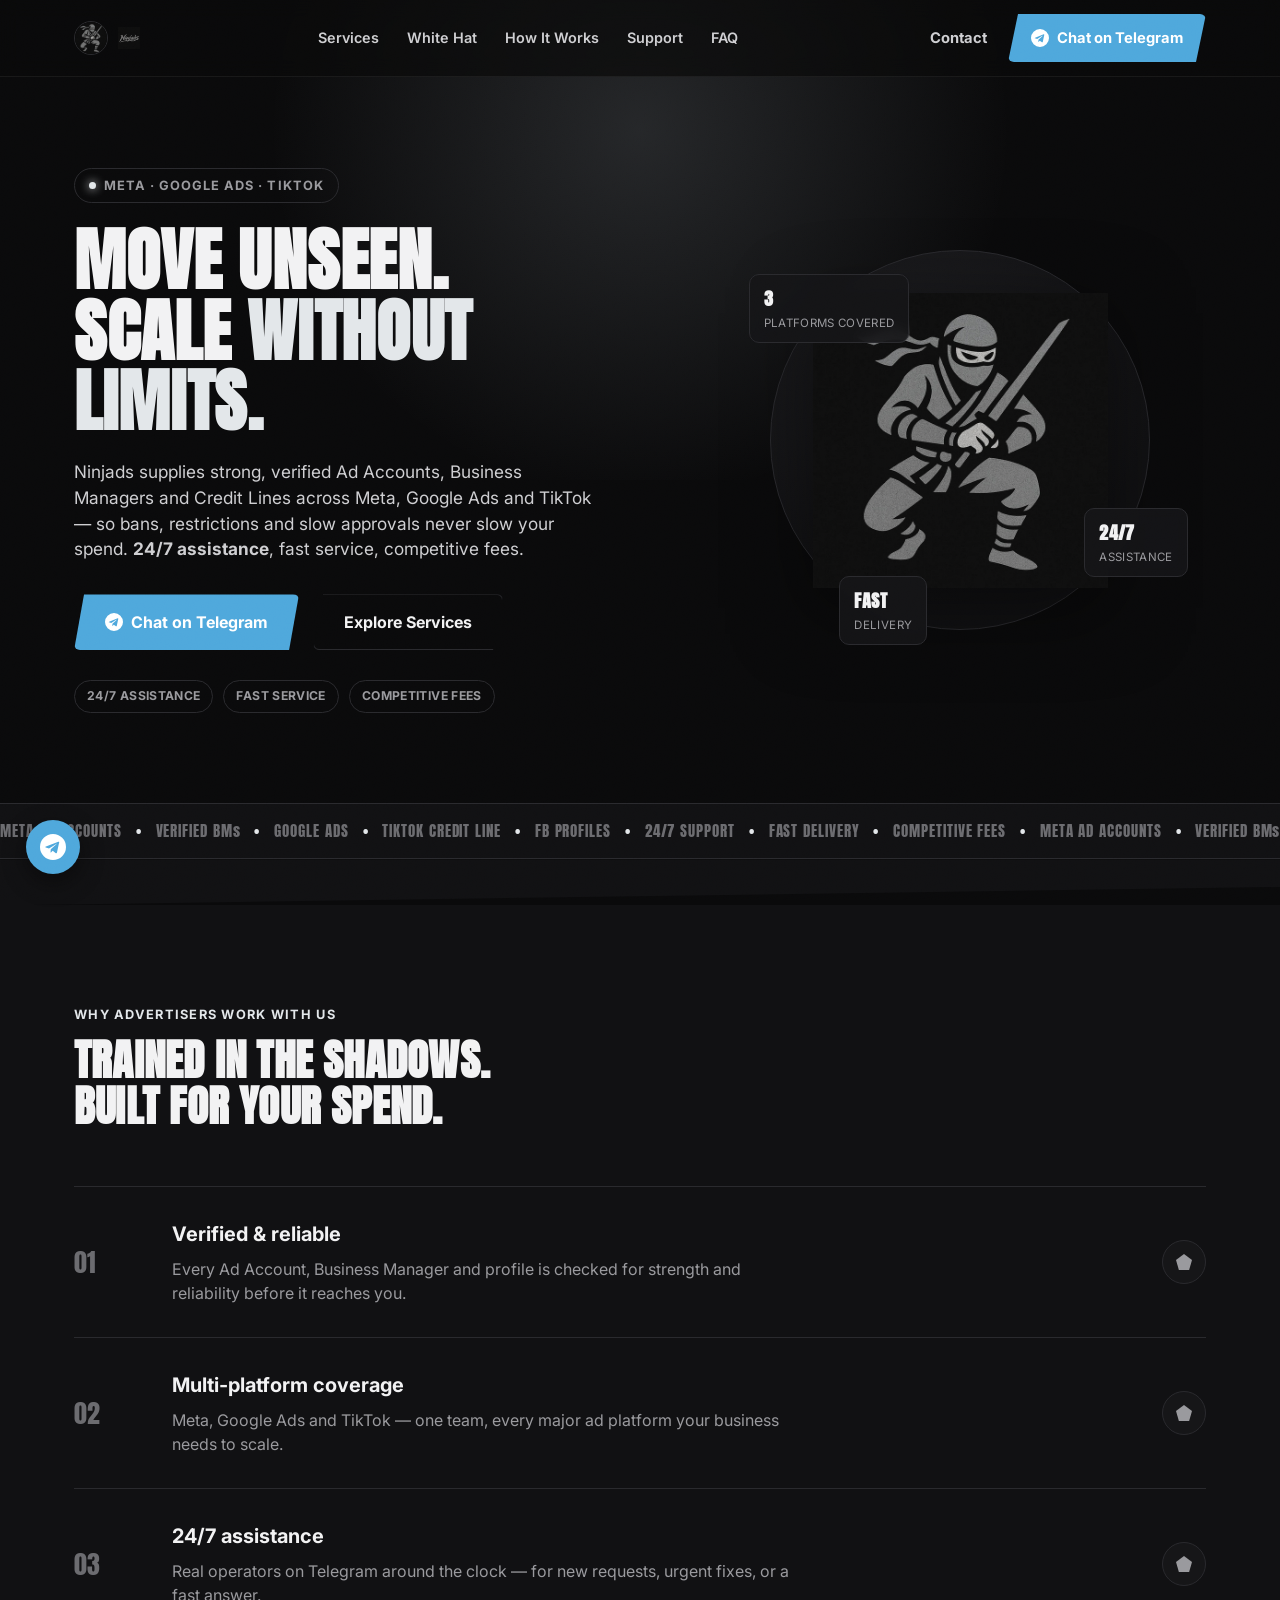
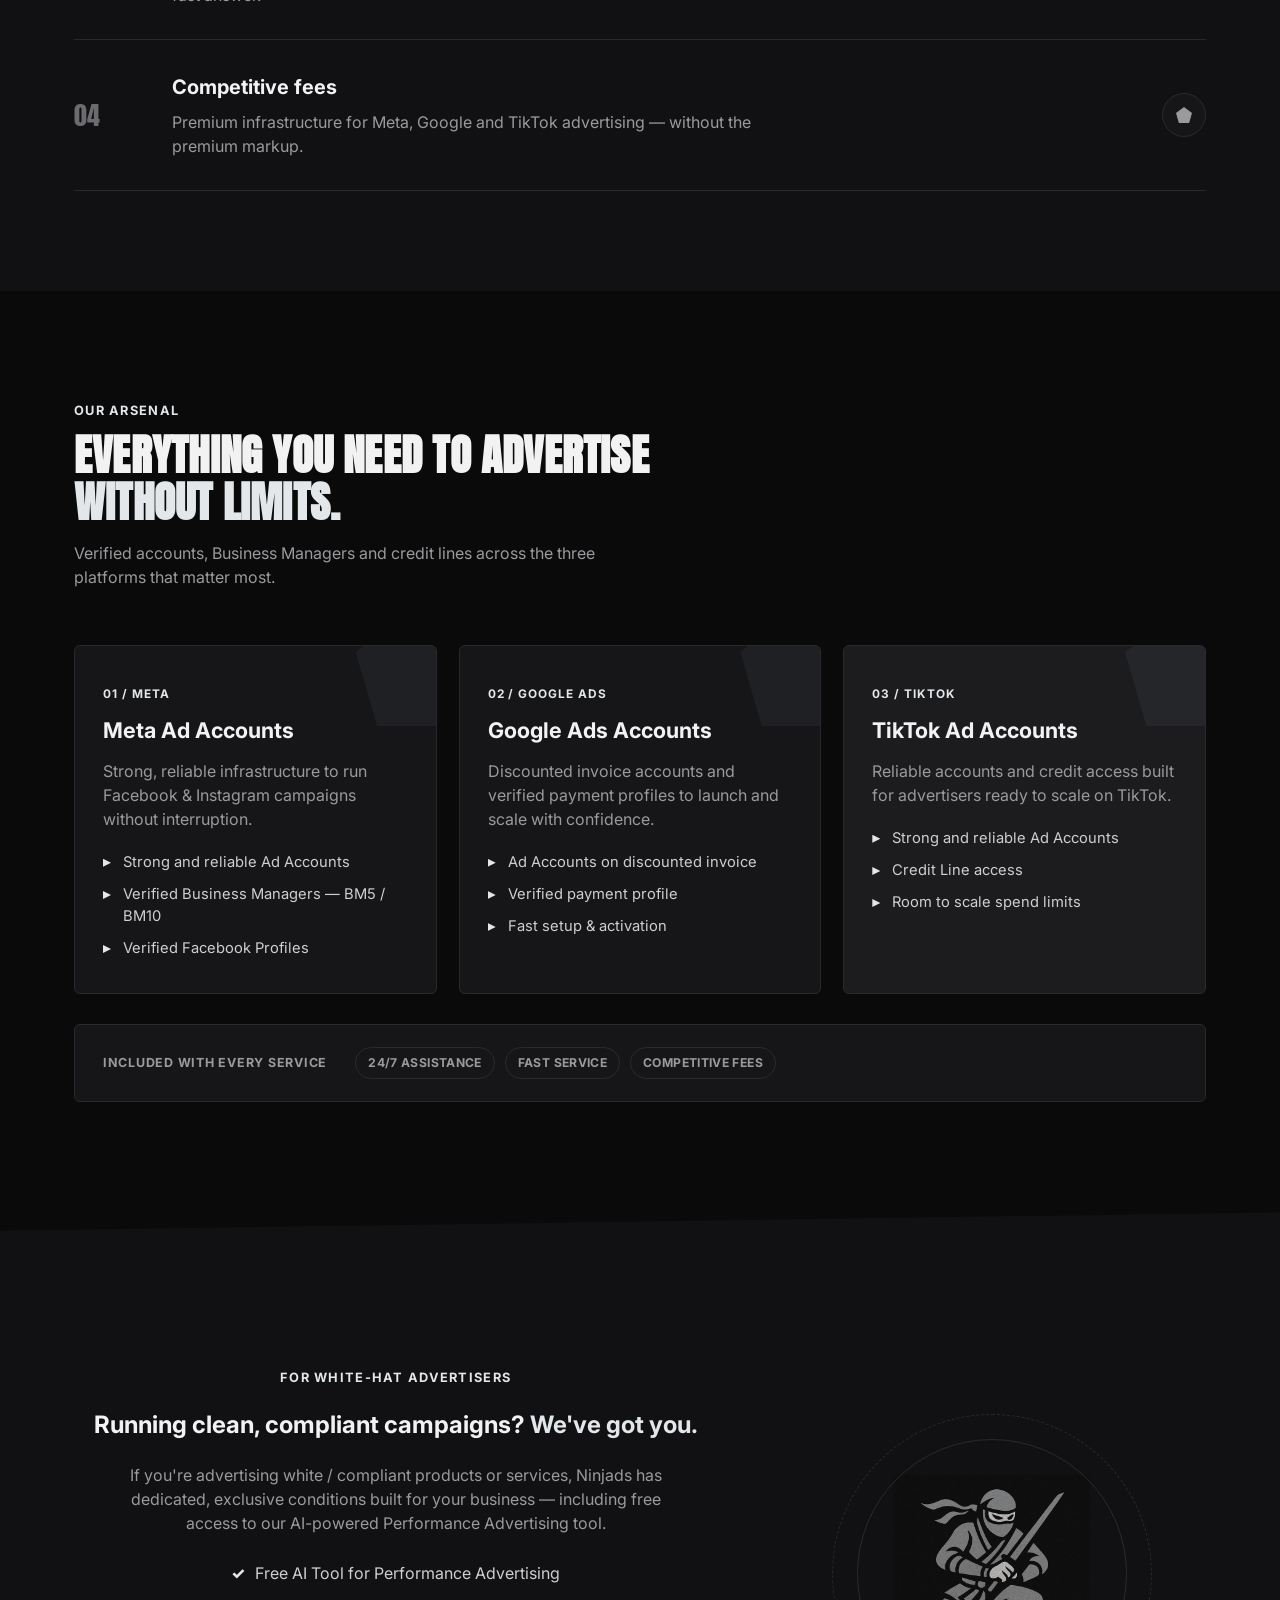
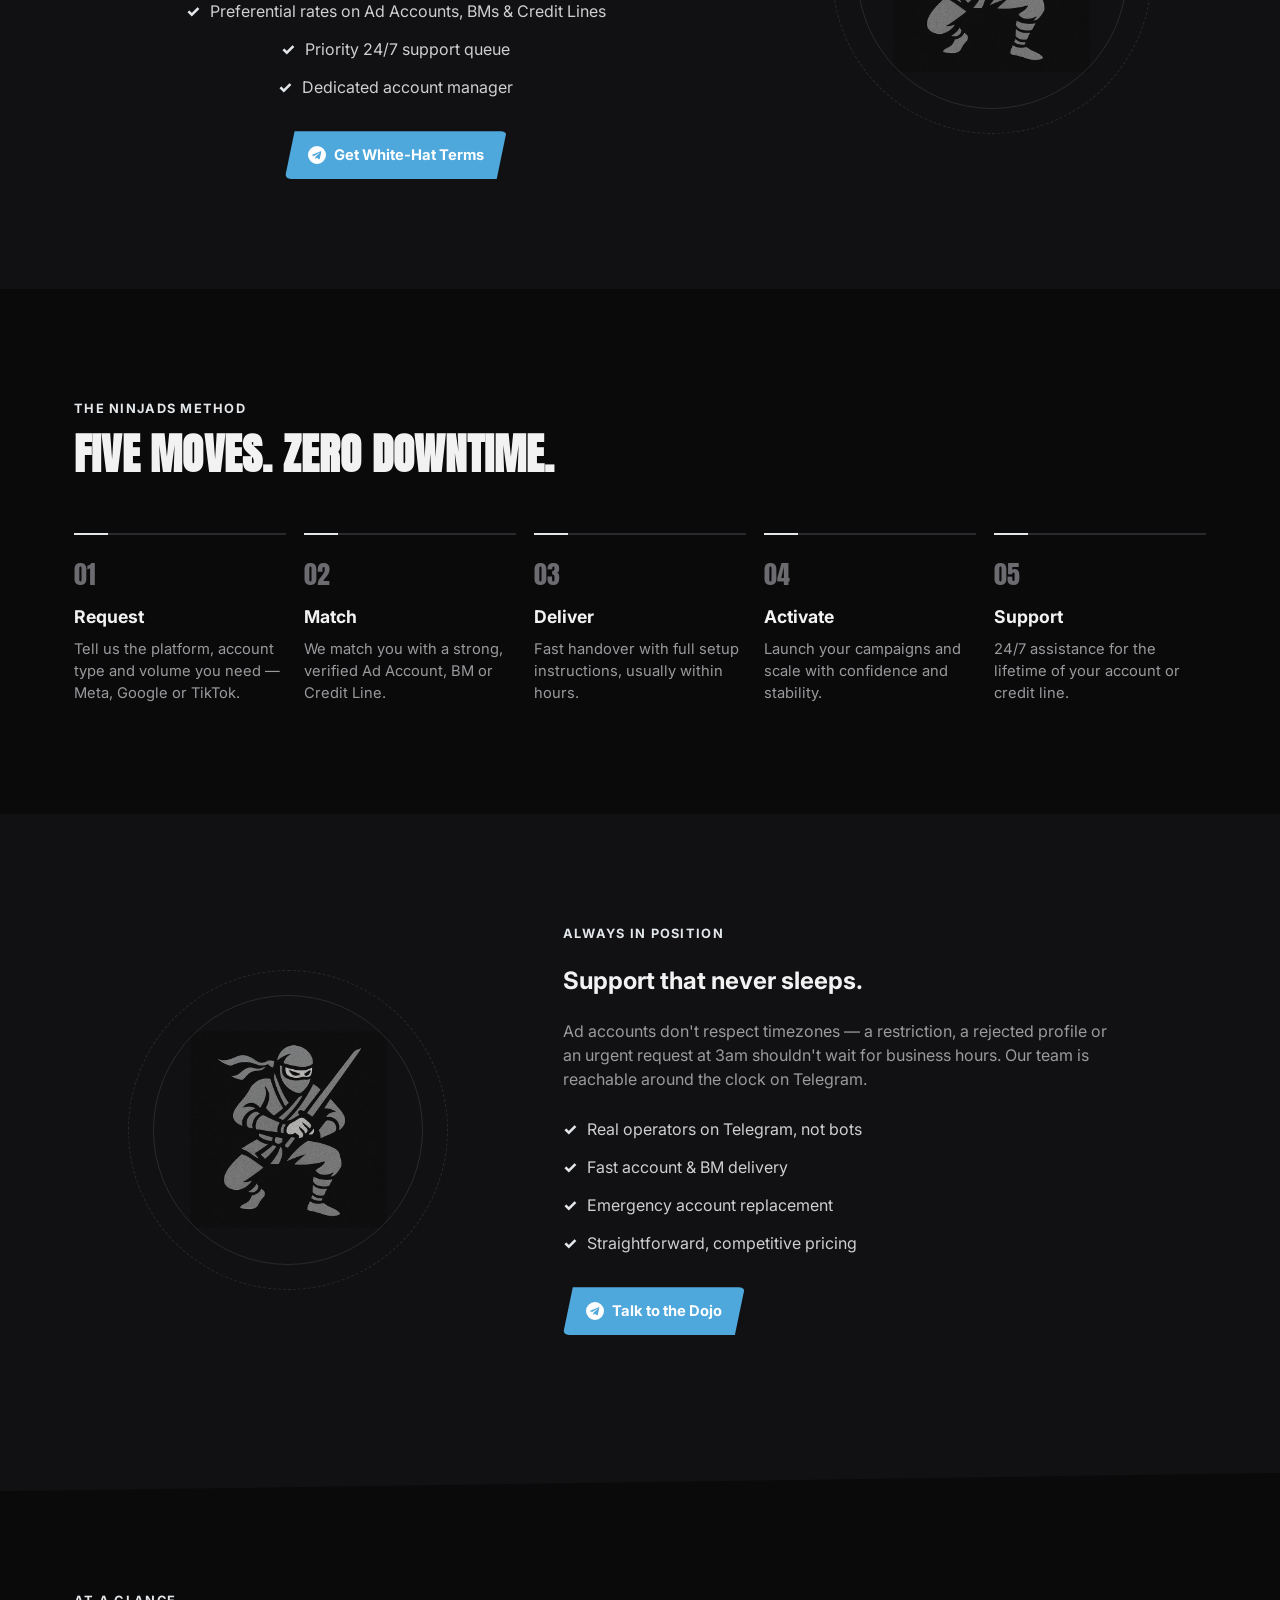
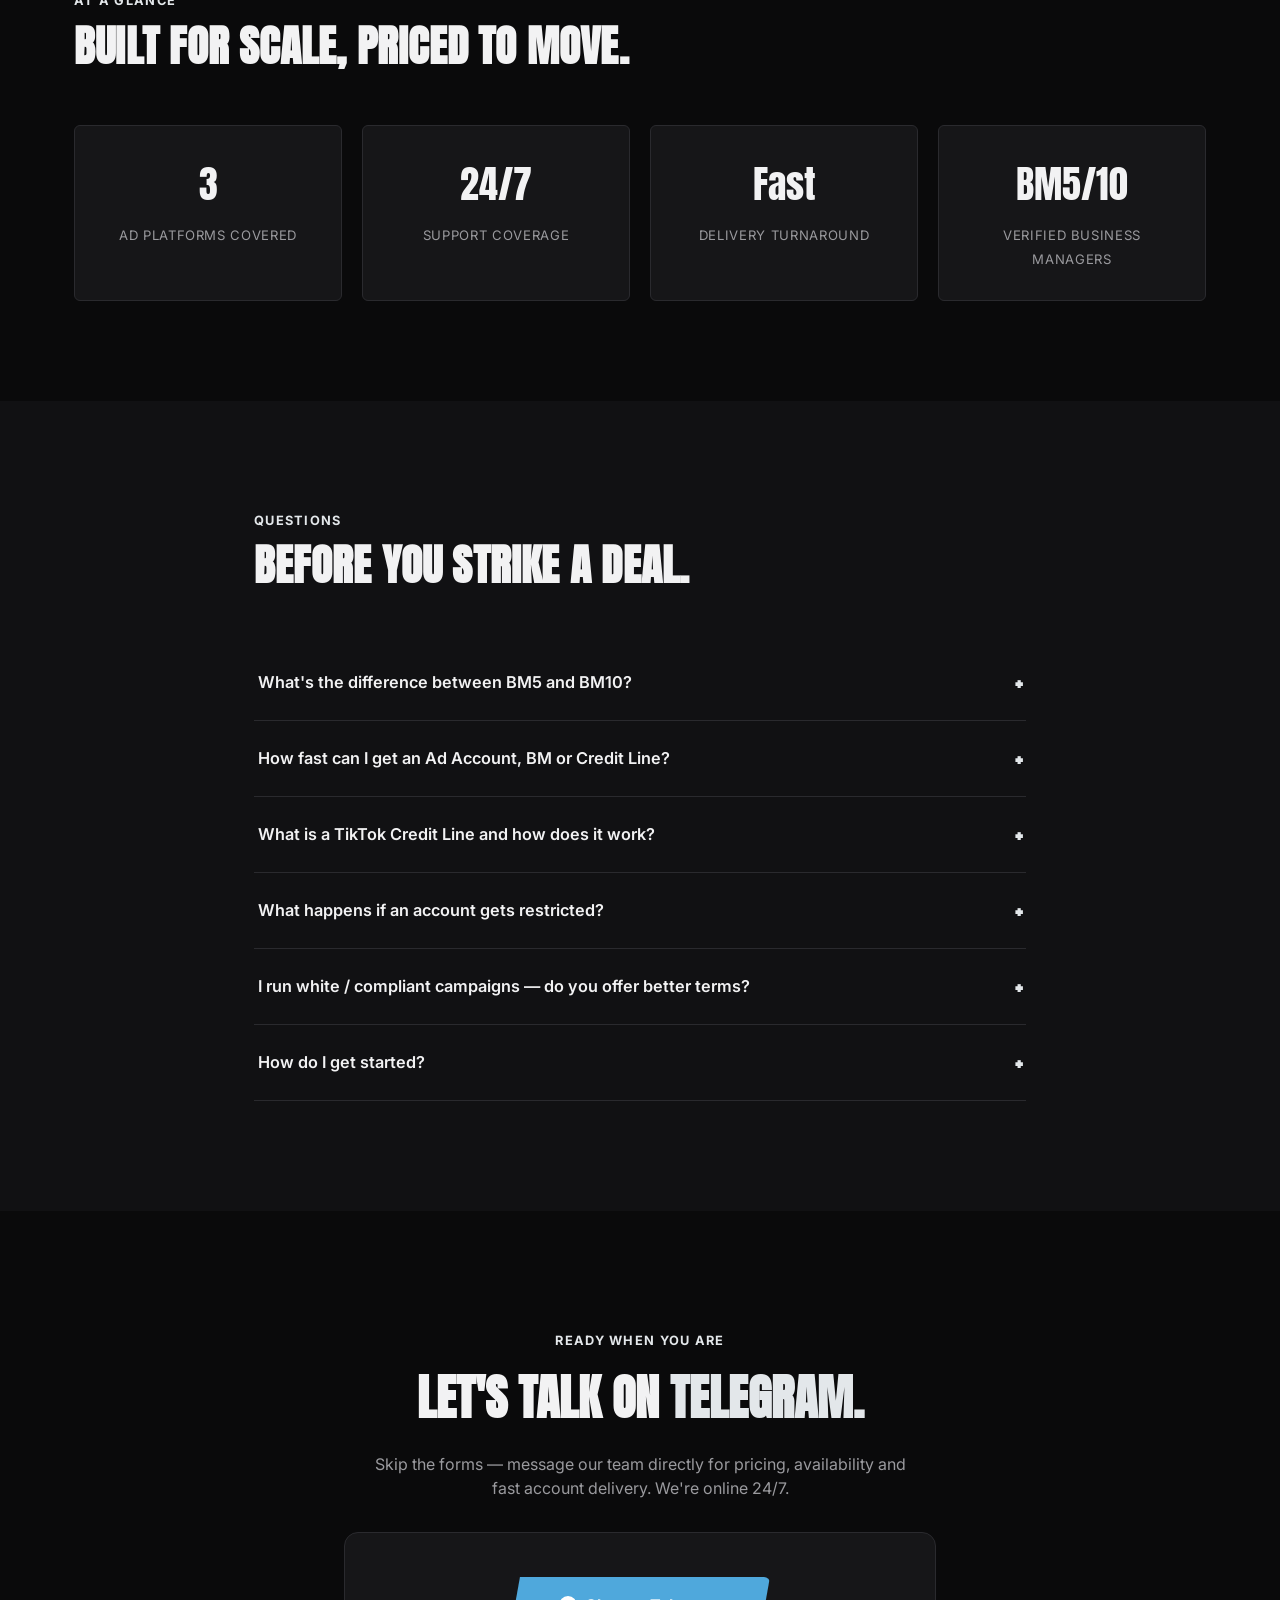
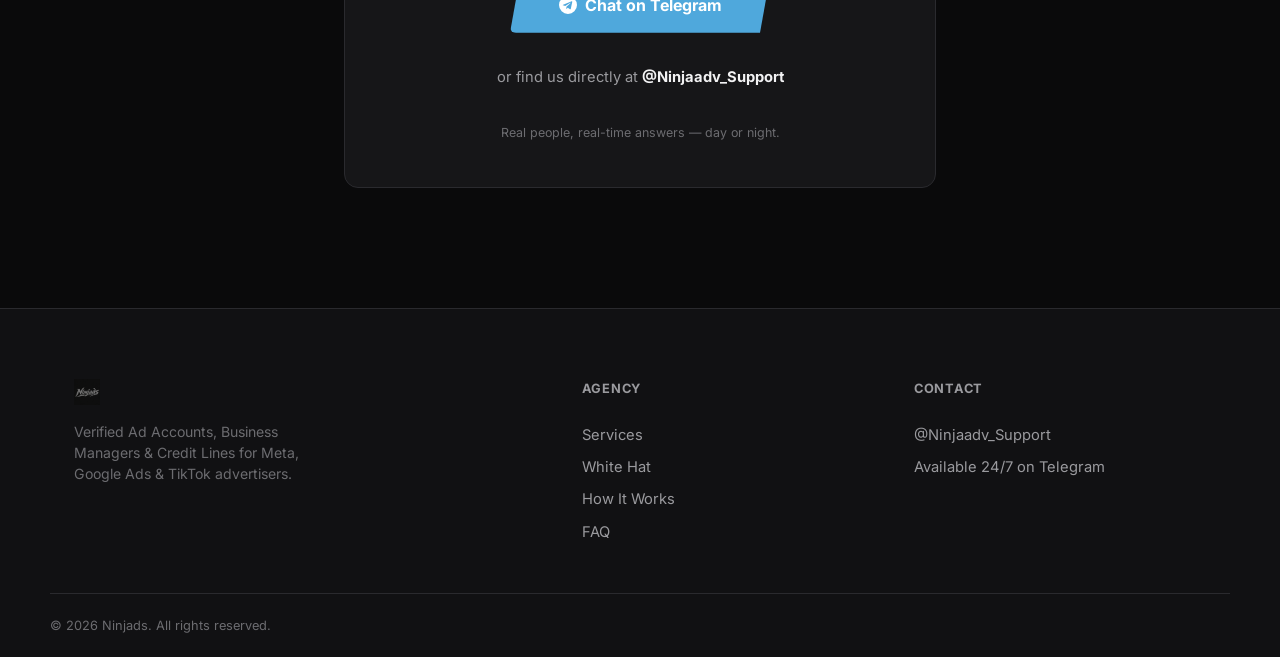
==== index.html @ 70149a8c "Add Ninjads landing page (HTML, CSS, JS, assets) Co-Authored-By: Claude Sonnet 5 <noreply@anthropic." ====
<!DOCTYPE html>
<html lang="en">
<head>
<meta charset="UTF-8">
<meta name="viewport" content="width=device-width, initial-scale=1.0">
<title>Ninjads — Verified Ad Accounts, BMs &amp; Credit Lines | Meta, Google &amp; TikTok</title>
<meta name="description" content="Ninjads supplies strong, verified Meta, Google &amp; TikTok Ad Accounts, Business Managers (BM5/BM10) and Credit Lines — with 24/7 assistance, fast service and competitive fees.">
<link rel="icon" href="assets/img/ninjads-mascot.jpg" type="image/jpeg">
<link rel="preconnect" href="https://fonts.googleapis.com">
<link rel="preconnect" href="https://fonts.gstatic.com" crossorigin>
<link href="https://fonts.googleapis.com/css2?family=Anton&family=Inter:wght@400;500;600;700;800&display=swap" rel="stylesheet">
<link rel="stylesheet" href="css/style.css">
</head>
<body>

<div class="noise-overlay" aria-hidden="true"></div>

<!-- ============ NAV ============ -->
<header class="site-header" id="header">
  <div class="container header-inner">
    <a href="#top" class="brand">
      <img src="assets/img/ninjads-mascot.jpg" alt="" class="brand-mark">
      <img src="assets/img/ninjads-wordmark.png" alt="Ninjads" class="brand-logo">
    </a>

    <nav class="main-nav" id="mainNav">
      <a href="#services">Services</a>
      <a href="#white-hat">White Hat</a>
      <a href="#process">How It Works</a>
      <a href="#support">Support</a>
      <a href="#faq">FAQ</a>
    </nav>

    <div class="header-cta">
      <a href="#contact" class="btn btn-ghost">Contact</a>
      <a href="https://t.me/Ninjaadv_Support" class="btn btn-telegram" target="_blank" rel="noopener">
        <svg class="btn-icon" viewBox="0 0 240 240" fill="currentColor" aria-hidden="true"><path d="M120 0a120 120 0 100 240 120 120 0 000-240zm55.6 82.5l-18.9 89.2c-1.4 6.4-5.2 8-10.5 5l-29-21.4-14 13.5c-1.6 1.6-2.9 2.9-5.9 2.9l2.1-30 54.6-49.3c2.4-2.1-.5-3.3-3.7-1.2l-67.5 42.5-29.1-9.1c-6.3-2-6.4-6.3 1.3-9.3l113.8-43.9c5.3-1.9 9.9 1.3 8.1 9.1z"/></svg>
        Chat on Telegram
      </a>
    </div>

    <button class="nav-toggle" id="navToggle" aria-label="Toggle menu" aria-expanded="false">
      <span></span><span></span><span></span>
    </button>
  </div>
</header>

<main id="top">

  <!-- ============ HERO ============ -->
  <section class="hero">
    <div class="hero-glow" aria-hidden="true"></div>
    <div class="container hero-inner">
      <div class="hero-copy reveal">
        <span class="eyebrow"><i class="dot"></i>Meta · Google Ads · TikTok</span>
        <h1>Move unseen.<br>Scale <span class="accent">without limits.</span></h1>
        <p class="hero-sub">
          Ninjads supplies strong, verified Ad Accounts, Business Managers and Credit Lines
          across Meta, Google Ads and TikTok — so bans, restrictions and slow approvals
          never slow your spend. <strong>24/7 assistance</strong>, fast service, competitive fees.
        </p>
        <div class="hero-actions">
          <a href="https://t.me/Ninjaadv_Support" class="btn btn-telegram btn-lg" target="_blank" rel="noopener">
            <svg class="btn-icon" viewBox="0 0 240 240" fill="currentColor" aria-hidden="true"><path d="M120 0a120 120 0 100 240 120 120 0 000-240zm55.6 82.5l-18.9 89.2c-1.4 6.4-5.2 8-10.5 5l-29-21.4-14 13.5c-1.6 1.6-2.9 2.9-5.9 2.9l2.1-30 54.6-49.3c2.4-2.1-.5-3.3-3.7-1.2l-67.5 42.5-29.1-9.1c-6.3-2-6.4-6.3 1.3-9.3l113.8-43.9c5.3-1.9 9.9 1.3 8.1 9.1z"/></svg>
            Chat on Telegram
          </a>
          <a href="#services" class="btn btn-outline btn-lg">Explore Services</a>
        </div>
        <div class="hero-badges">
          <span class="badge">24/7 Assistance</span>
          <span class="badge">Fast Service</span>
          <span class="badge">Competitive Fees</span>
        </div>
      </div>

      <div class="hero-visual reveal">
        <div class="hero-frame">
          <img src="assets/img/ninjads-mascot.jpg" alt="Ninjads mascot" class="hero-img">
          <span class="stat-chip chip-1"><strong>3</strong>Platforms Covered</span>
          <span class="stat-chip chip-2"><strong>24/7</strong>Assistance</span>
          <span class="stat-chip chip-3"><strong>Fast</strong>Delivery</span>
        </div>
      </div>
    </div>

    <div class="marquee" aria-hidden="true">
      <div class="marquee-track">
        <span>META AD ACCOUNTS</span><span>•</span><span>VERIFIED BMs</span><span>•</span>
        <span>GOOGLE ADS</span><span>•</span><span>TIKTOK CREDIT LINE</span><span>•</span>
        <span>FB PROFILES</span><span>•</span><span>24/7 SUPPORT</span><span>•</span>
        <span>FAST DELIVERY</span><span>•</span><span>COMPETITIVE FEES</span><span>•</span>
        <span>META AD ACCOUNTS</span><span>•</span><span>VERIFIED BMs</span><span>•</span>
        <span>GOOGLE ADS</span><span>•</span><span>TIKTOK CREDIT LINE</span><span>•</span>
        <span>FB PROFILES</span><span>•</span><span>24/7 SUPPORT</span><span>•</span>
        <span>FAST DELIVERY</span><span>•</span><span>COMPETITIVE FEES</span><span>•</span>
      </div>
    </div>
  </section>

  <div class="edge edge-down" aria-hidden="true"></div>

  <!-- ============ VALUE PROPS ============ -->
  <section class="values">
    <div class="container">
      <div class="section-head reveal">
        <span class="kicker">Why advertisers work with us</span>
        <h2>Trained in the shadows.<br>Built for your spend.</h2>
      </div>

      <div class="value-list">
        <div class="value-row reveal">
          <div class="value-num">01</div>
          <div class="value-text">
            <h3>Verified &amp; reliable</h3>
            <p>Every Ad Account, Business Manager and profile is checked for strength and reliability before it reaches you.</p>
          </div>
          <div class="value-icon" data-icon="shield"></div>
        </div>
        <div class="value-row reveal">
          <div class="value-num">02</div>
          <div class="value-text">
            <h3>Multi-platform coverage</h3>
            <p>Meta, Google Ads and TikTok — one team, every major ad platform your business needs to scale.</p>
          </div>
          <div class="value-icon" data-icon="platforms"></div>
        </div>
        <div class="value-row reveal">
          <div class="value-num">03</div>
          <div class="value-text">
            <h3>24/7 assistance</h3>
            <p>Real operators on Telegram around the clock — for new requests, urgent fixes, or a fast answer.</p>
          </div>
          <div class="value-icon" data-icon="clock"></div>
        </div>
        <div class="value-row reveal">
          <div class="value-num">04</div>
          <div class="value-text">
            <h3>Competitive fees</h3>
            <p>Premium infrastructure for Meta, Google and TikTok advertising — without the premium markup.</p>
          </div>
          <div class="value-icon" data-icon="fee"></div>
        </div>
      </div>
    </div>
  </section>

  <!-- ============ SERVICES ============ -->
  <section class="services" id="services">
    <div class="container">
      <div class="section-head reveal">
        <span class="kicker">Our arsenal</span>
        <h2>Everything you need to advertise <span class="accent">without limits.</span></h2>
        <p class="section-sub">Verified accounts, Business Managers and credit lines across the three platforms that matter most.</p>
      </div>

      <div class="service-grid">
        <article class="service-card reveal">
          <div class="service-card-head">
            <span class="service-tag">01 / Meta</span>
            <h3>Meta Ad Accounts</h3>
          </div>
          <p>Strong, reliable infrastructure to run Facebook &amp; Instagram campaigns without interruption.</p>
          <ul class="service-list">
            <li>Strong and reliable Ad Accounts</li>
            <li>Verified Business Managers — BM5 / BM10</li>
            <li>Verified Facebook Profiles</li>
          </ul>
        </article>

        <article class="service-card reveal">
          <div class="service-card-head">
            <span class="service-tag">02 / Google Ads</span>
            <h3>Google Ads Accounts</h3>
          </div>
          <p>Discounted invoice accounts and verified payment profiles to launch and scale with confidence.</p>
          <ul class="service-list">
            <li>Ad Accounts on discounted invoice</li>
            <li>Verified payment profile</li>
            <li>Fast setup &amp; activation</li>
          </ul>
        </article>

        <article class="service-card service-card-alt reveal">
          <div class="service-card-head">
            <span class="service-tag">03 / TikTok</span>
            <h3>TikTok Ad Accounts</h3>
          </div>
          <p>Reliable accounts and credit access built for advertisers ready to scale on TikTok.</p>
          <ul class="service-list">
            <li>Strong and reliable Ad Accounts</li>
            <li>Credit Line access</li>
            <li>Room to scale spend limits</li>
          </ul>
        </article>
      </div>

      <div class="service-includes reveal">
        <span class="service-includes-label">Included with every service</span>
        <div class="service-includes-list">
          <span class="badge">24/7 Assistance</span>
          <span class="badge">Fast Service</span>
          <span class="badge">Competitive Fees</span>
        </div>
      </div>
    </div>
  </section>

  <div class="edge edge-up" aria-hidden="true"></div>

  <!-- ============ WHITE HAT ============ -->
  <section class="white-hat" id="white-hat">
    <div class="container support-inner flip">
      <div class="support-copy center-copy reveal">
        <span class="kicker">For white-hat advertisers</span>
        <h2>Running clean, compliant campaigns? <span class="accent">We've got you.</span></h2>
        <p class="section-sub">
          If you're advertising white / compliant products or services, Ninjads has dedicated,
          exclusive conditions built for your business — including free access to our
          AI-powered Performance Advertising tool.
        </p>
        <ul class="support-list">
          <li><span class="check">✓</span> Free AI Tool for Performance Advertising</li>
          <li><span class="check">✓</span> Preferential rates on Ad Accounts, BMs &amp; Credit Lines</li>
          <li><span class="check">✓</span> Priority 24/7 support queue</li>
          <li><span class="check">✓</span> Dedicated account manager</li>
        </ul>
        <a href="https://t.me/Ninjaadv_Support" class="btn btn-telegram" target="_blank" rel="noopener">
          <svg class="btn-icon" viewBox="0 0 240 240" fill="currentColor" aria-hidden="true"><path d="M120 0a120 120 0 100 240 120 120 0 000-240zm55.6 82.5l-18.9 89.2c-1.4 6.4-5.2 8-10.5 5l-29-21.4-14 13.5c-1.6 1.6-2.9 2.9-5.9 2.9l2.1-30 54.6-49.3c2.4-2.1-.5-3.3-3.7-1.2l-67.5 42.5-29.1-9.1c-6.3-2-6.4-6.3 1.3-9.3l113.8-43.9c5.3-1.9 9.9 1.3 8.1 9.1z"/></svg>
          Get White-Hat Terms
        </a>
      </div>
      <div class="support-visual reveal">
        <div class="support-ring">
          <img src="assets/img/ninjads-mascot.jpg" alt="Ninjads mascot" class="support-img">
        </div>
      </div>
    </div>
  </section>

  <!-- ============ PROCESS ============ -->
  <section class="process" id="process">
    <div class="container">
      <div class="section-head reveal">
        <span class="kicker">The Ninjads method</span>
        <h2>Five moves. Zero downtime.</h2>
      </div>

      <div class="process-grid">
        <div class="process-step reveal">
          <span class="process-index">01</span>
          <h3>Request</h3>
          <p>Tell us the platform, account type and volume you need — Meta, Google or TikTok.</p>
        </div>
        <div class="process-step reveal">
          <span class="process-index">02</span>
          <h3>Match</h3>
          <p>We match you with a strong, verified Ad Account, BM or Credit Line.</p>
        </div>
        <div class="process-step reveal">
          <span class="process-index">03</span>
          <h3>Deliver</h3>
          <p>Fast handover with full setup instructions, usually within hours.</p>
        </div>
        <div class="process-step reveal">
          <span class="process-index">04</span>
          <h3>Activate</h3>
          <p>Launch your campaigns and scale with confidence and stability.</p>
        </div>
        <div class="process-step reveal">
          <span class="process-index">05</span>
          <h3>Support</h3>
          <p>24/7 assistance for the lifetime of your account or credit line.</p>
        </div>
      </div>
    </div>
  </section>

  <!-- ============ 24/7 SUPPORT ============ -->
  <section class="support" id="support">
    <div class="container support-inner">
      <div class="support-visual reveal">
        <div class="support-ring">
          <img src="assets/img/ninjads-mascot.jpg" alt="Ninjads mascot" class="support-img">
        </div>
      </div>
      <div class="support-copy reveal">
        <span class="kicker">Always in position</span>
        <h2>Support that never sleeps.</h2>
        <p class="section-sub">
          Ad accounts don't respect timezones — a restriction, a rejected profile or an urgent
          request at 3am shouldn't wait for business hours. Our team is reachable around the clock on Telegram.
        </p>
        <ul class="support-list">
          <li><span class="check">✓</span> Real operators on Telegram, not bots</li>
          <li><span class="check">✓</span> Fast account &amp; BM delivery</li>
          <li><span class="check">✓</span> Emergency account replacement</li>
          <li><span class="check">✓</span> Straightforward, competitive pricing</li>
        </ul>
        <a href="https://t.me/Ninjaadv_Support" class="btn btn-telegram" target="_blank" rel="noopener">
          <svg class="btn-icon" viewBox="0 0 240 240" fill="currentColor" aria-hidden="true"><path d="M120 0a120 120 0 100 240 120 120 0 000-240zm55.6 82.5l-18.9 89.2c-1.4 6.4-5.2 8-10.5 5l-29-21.4-14 13.5c-1.6 1.6-2.9 2.9-5.9 2.9l2.1-30 54.6-49.3c2.4-2.1-.5-3.3-3.7-1.2l-67.5 42.5-29.1-9.1c-6.3-2-6.4-6.3 1.3-9.3l113.8-43.9c5.3-1.9 9.9 1.3 8.1 9.1z"/></svg>
          Talk to the Dojo
        </a>
      </div>
    </div>
  </section>

  <div class="edge edge-down" aria-hidden="true"></div>

  <!-- ============ AT A GLANCE ============ -->
  <section class="stats" id="results">
    <div class="container">
      <div class="section-head reveal">
        <span class="kicker">At a glance</span>
        <h2>Built for scale, priced to move.</h2>
      </div>
      <div class="stats-grid">
        <div class="stat-card reveal">
          <span class="stat-value">3</span>
          <span class="stat-label">Ad platforms covered</span>
        </div>
        <div class="stat-card reveal">
          <span class="stat-value">24/7</span>
          <span class="stat-label">Support coverage</span>
        </div>
        <div class="stat-card reveal">
          <span class="stat-value">Fast</span>
          <span class="stat-label">Delivery turnaround</span>
        </div>
        <div class="stat-card reveal">
          <span class="stat-value">BM5/10</span>
          <span class="stat-label">Verified Business Managers</span>
        </div>
      </div>
    </div>
  </section>

  <!-- ============ FAQ ============ -->
  <section class="faq" id="faq">
    <div class="container faq-inner">
      <div class="section-head reveal">
        <span class="kicker">Questions</span>
        <h2>Before you strike a deal.</h2>
      </div>

      <div class="accordion" id="accordion">
        <div class="accordion-item reveal">
          <button class="accordion-trigger" aria-expanded="false">
            <span>What's the difference between BM5 and BM10?</span>
            <span class="accordion-icon">+</span>
          </button>
          <div class="accordion-panel">
            <p>BM5 and BM10 refer to verified Meta Business Managers with 5 or 10 ad account slots respectively — giving you more room to run and separate campaigns without hitting platform limits.</p>
          </div>
        </div>
        <div class="accordion-item reveal">
          <button class="accordion-trigger" aria-expanded="false">
            <span>How fast can I get an Ad Account, BM or Credit Line?</span>
            <span class="accordion-icon">+</span>
          </button>
          <div class="accordion-panel">
            <p>Most requests are fulfilled within hours, not days. Message us on Telegram and we'll confirm availability and timing for your specific platform and request.</p>
          </div>
        </div>
        <div class="accordion-item reveal">
          <button class="accordion-trigger" aria-expanded="false">
            <span>What is a TikTok Credit Line and how does it work?</span>
            <span class="accordion-icon">+</span>
          </button>
          <div class="accordion-panel">
            <p>A Credit Line lets you spend on TikTok Ads without funding the account upfront, improving cash flow while you scale. Terms depend on your spend history and requirements — ask our team for current terms.</p>
          </div>
        </div>
        <div class="accordion-item reveal">
          <button class="accordion-trigger" aria-expanded="false">
            <span>What happens if an account gets restricted?</span>
            <span class="accordion-icon">+</span>
          </button>
          <div class="accordion-panel">
            <p>We're here 24/7 to help you resolve issues fast, and where applicable, arrange a replacement so your campaigns keep running with minimal downtime.</p>
          </div>
        </div>
        <div class="accordion-item reveal">
          <button class="accordion-trigger" aria-expanded="false">
            <span>I run white / compliant campaigns — do you offer better terms?</span>
            <span class="accordion-icon">+</span>
          </button>
          <div class="accordion-panel">
            <p>Yes. White-hat advertisers get preferential fees, priority support and free access to our AI Performance Advertising tool. Reach out on Telegram and mention your vertical.</p>
          </div>
        </div>
        <div class="accordion-item reveal">
          <button class="accordion-trigger" aria-expanded="false">
            <span>How do I get started?</span>
            <span class="accordion-icon">+</span>
          </button>
          <div class="accordion-panel">
            <p>Message us directly on Telegram at <strong>@Ninjaadv_Support</strong> — a real operator will walk you through platforms, pricing and availability, 24/7.</p>
          </div>
        </div>
      </div>
    </div>
  </section>

  <!-- ============ FINAL CTA / CONTACT ============ -->
  <section class="final-cta" id="contact">
    <div class="container final-cta-inner reveal">
      <span class="kicker">Ready when you are</span>
      <h2>Let's talk on <span class="accent">Telegram.</span></h2>
      <p class="section-sub">Skip the forms — message our team directly for pricing, availability and fast account delivery. We're online 24/7.</p>
      <div class="contact-card">
        <a href="https://t.me/Ninjaadv_Support" class="btn btn-telegram btn-lg" target="_blank" rel="noopener">
          <svg class="btn-icon" viewBox="0 0 240 240" fill="currentColor" aria-hidden="true"><path d="M120 0a120 120 0 100 240 120 120 0 000-240zm55.6 82.5l-18.9 89.2c-1.4 6.4-5.2 8-10.5 5l-29-21.4-14 13.5c-1.6 1.6-2.9 2.9-5.9 2.9l2.1-30 54.6-49.3c2.4-2.1-.5-3.3-3.7-1.2l-67.5 42.5-29.1-9.1c-6.3-2-6.4-6.3 1.3-9.3l113.8-43.9c5.3-1.9 9.9 1.3 8.1 9.1z"/></svg>
          Chat on Telegram
        </a>
        <p class="contact-handle">or find us directly at <strong>@Ninjaadv_Support</strong></p>
        <p class="form-note">Real people, real-time answers — day or night.</p>
      </div>
    </div>
  </section>

</main>

<!-- ============ FOOTER ============ -->
<footer class="site-footer">
  <div class="container footer-inner">
    <div class="footer-brand">
      <a href="#top" class="brand">
        <img src="assets/img/ninjads-wordmark.png" alt="Ninjads" class="brand-logo">
      </a>
      <p>Verified Ad Accounts, Business Managers &amp; Credit Lines for Meta, Google Ads &amp; TikTok advertisers.</p>
    </div>

    <div class="footer-col">
      <h4>Agency</h4>
      <a href="#services">Services</a>
      <a href="#white-hat">White Hat</a>
      <a href="#process">How It Works</a>
      <a href="#faq">FAQ</a>
    </div>

    <div class="footer-col">
      <h4>Contact</h4>
      <a href="https://t.me/Ninjaadv_Support" target="_blank" rel="noopener">@Ninjaadv_Support</a>
      <span>Available 24/7 on Telegram</span>
    </div>
  </div>
  <div class="container footer-bottom">
    <span>&copy; <span id="year"></span> Ninjads. All rights reserved.</span>
  </div>
</footer>

<a href="https://t.me/Ninjaadv_Support" class="telegram-fab" target="_blank" rel="noopener" aria-label="Chat with us on Telegram">
  <svg viewBox="0 0 240 240" fill="currentColor" aria-hidden="true"><path d="M120 0a120 120 0 100 240 120 120 0 000-240zm55.6 82.5l-18.9 89.2c-1.4 6.4-5.2 8-10.5 5l-29-21.4-14 13.5c-1.6 1.6-2.9 2.9-5.9 2.9l2.1-30 54.6-49.3c2.4-2.1-.5-3.3-3.7-1.2l-67.5 42.5-29.1-9.1c-6.3-2-6.4-6.3 1.3-9.3l113.8-43.9c5.3-1.9 9.9 1.3 8.1 9.1z"/></svg>
</a>
<button class="back-to-top" id="backToTop" aria-label="Back to top">↑</button>

<script src="js/main.js"></script>
</body>
</html>
---- css/style.css ----
/* ============================================================
   NINJADS — Performance Marketing Agency
   ============================================================ */

:root {
  --black: #0a0a0b;
  --black-soft: #111113;
  --panel: #161618;
  --panel-2: #1c1c1f;
  --border: #2a2a2e;
  --silver-100: #f2f2f3;
  --silver-300: #cfcfd2;
  --silver-500: #9a9a9e;
  --silver-700: #6c6c70;
  --accent: #8b96a1;
  --accent-2: #e3e7ea;
  --telegram: #4fa8dc;
  --font-display: "Anton", "Arial Narrow", sans-serif;
  --font-body: "Inter", -apple-system, BlinkMacSystemFont, "Segoe UI", sans-serif;
  --container: 1180px;
  --radius: 6px;
}

* { box-sizing: border-box; }

html { scroll-behavior: smooth; }

body {
  margin: 0;
  background: var(--black);
  color: var(--silver-100);
  font-family: var(--font-body);
  line-height: 1.5;
  -webkit-font-smoothing: antialiased;
  overflow-x: hidden;
}

img { max-width: 100%; display: block; }

a { color: inherit; text-decoration: none; }

ul { list-style: none; margin: 0; padding: 0; }

.container {
  max-width: var(--container);
  margin: 0 auto;
  padding: 0 24px;
}

.accent { color: var(--accent-2); }

/* subtle grain overlay for texture, matches logo's noisy grey fill */
.noise-overlay {
  position: fixed;
  inset: 0;
  pointer-events: none;
  z-index: 999;
  opacity: 0.035;
  mix-blend-mode: overlay;
  background-image: url("data:image/svg+xml,%3Csvg xmlns='http://www.w3.org/2000/svg' width='120' height='120'%3E%3Cfilter id='n'%3E%3CfeTurbulence type='fractalNoise' baseFrequency='0.9' numOctaves='2' stitchTiles='stitch'/%3E%3C/filter%3E%3Crect width='100%25' height='100%25' filter='url(%23n)'/%3E%3C/svg%3E");
}

/* ============ BUTTONS ============ */
.btn {
  display: inline-flex;
  align-items: center;
  justify-content: center;
  gap: 8px;
  padding: 12px 22px;
  border-radius: var(--radius);
  font-weight: 700;
  font-size: 0.92rem;
  border: 1px solid transparent;
  cursor: pointer;
  transition: transform 0.18s ease, background 0.18s ease, border-color 0.18s ease, color 0.18s ease;
  clip-path: polygon(10px 0, 100% 0, calc(100% - 10px) 100%, 0 100%);
}

.btn-primary {
  background: linear-gradient(135deg, #f4f5f6, #b7bcc2);
  color: #0a0a0b;
}
.btn-primary:hover { transform: translateY(-2px); }

.btn-telegram {
  background: var(--telegram);
  color: #fff;
}
.btn-telegram:hover { transform: translateY(-2px); background: #5cb2e0; }
.btn-icon { width: 18px; height: 18px; flex-shrink: 0; }

.btn-outline {
  background: transparent;
  border: 1px solid var(--border);
  color: var(--silver-100);
}
.btn-outline:hover { border-color: var(--silver-500); transform: translateY(-2px); }

.btn-ghost {
  background: transparent;
  color: var(--silver-300);
  clip-path: none;
  padding: 12px 14px;
}
.btn-ghost:hover { color: var(--silver-100); }

.btn-lg { padding: 15px 30px; font-size: 1rem; }

/* ============ HEADER ============ */
.site-header {
  position: fixed;
  top: 0; left: 0; right: 0;
  z-index: 100;
  background: rgba(10, 10, 11, 0.72);
  backdrop-filter: blur(10px);
  border-bottom: 1px solid rgba(255,255,255,0.06);
  transition: background 0.2s ease;
}

.header-inner {
  display: flex;
  align-items: center;
  justify-content: space-between;
  height: 76px;
  gap: 24px;
}

.brand {
  display: flex;
  align-items: center;
  gap: 10px;
  flex-shrink: 0;
}
.brand-mark {
  width: 34px;
  height: 34px;
  border-radius: 50%;
  object-fit: cover;
  border: 1px solid var(--border);
}
.brand-word {
  font-family: var(--font-display);
  font-size: 1.3rem;
  letter-spacing: 0.02em;
  color: var(--silver-100);
}
.brand-logo {
  height: 22px;
  width: auto;
  object-fit: contain;
}
.footer-brand .brand-logo { height: 26px; }

.main-nav {
  display: flex;
  gap: 28px;
  margin: 0 auto;
}
.main-nav a {
  font-size: 0.9rem;
  font-weight: 600;
  color: var(--silver-300);
  transition: color 0.15s ease;
}
.main-nav a:hover { color: var(--silver-100); }

.header-cta { display: flex; align-items: center; gap: 6px; flex-shrink: 0; }

.nav-toggle {
  display: none;
  flex-direction: column;
  justify-content: center;
  gap: 5px;
  width: 38px;
  height: 38px;
  background: transparent;
  border: 1px solid var(--border);
  border-radius: 4px;
  cursor: pointer;
}
.nav-toggle span {
  display: block;
  height: 2px;
  margin: 0 8px;
  background: var(--silver-100);
  transition: transform 0.2s ease, opacity 0.2s ease;
}
.nav-toggle.open span:nth-child(1) { transform: translateY(7px) rotate(45deg); }
.nav-toggle.open span:nth-child(2) { opacity: 0; }
.nav-toggle.open span:nth-child(3) { transform: translateY(-7px) rotate(-45deg); }

/* ============ HERO ============ */
.hero {
  position: relative;
  padding: 168px 0 0;
  overflow: hidden;
}

.hero-glow {
  position: absolute;
  top: -220px;
  left: 50%;
  transform: translateX(-50%);
  width: 900px;
  height: 700px;
  background: radial-gradient(circle, rgba(180,190,199,0.16) 0%, rgba(180,190,199,0) 65%);
  pointer-events: none;
}

.hero-inner {
  position: relative;
  display: grid;
  grid-template-columns: 1.1fr 0.9fr;
  align-items: center;
  gap: 40px;
  padding-bottom: 90px;
}

.eyebrow {
  display: inline-flex;
  align-items: center;
  gap: 8px;
  font-size: 0.8rem;
  font-weight: 700;
  letter-spacing: 0.08em;
  text-transform: uppercase;
  color: var(--silver-500);
  border: 1px solid var(--border);
  padding: 7px 14px;
  border-radius: 100px;
  margin-bottom: 22px;
}
.eyebrow .dot {
  width: 7px; height: 7px;
  border-radius: 50%;
  background: var(--accent-2);
  box-shadow: 0 0 10px var(--accent-2);
}

.hero h1 {
  font-family: var(--font-display);
  font-size: clamp(2.6rem, 5.4vw, 4.4rem);
  line-height: 1.02;
  letter-spacing: 0.01em;
  margin: 0 0 22px;
  text-transform: uppercase;
}

.hero-sub {
  font-size: 1.08rem;
  color: var(--silver-300);
  max-width: 520px;
  margin: 0 0 32px;
}

.hero-actions { display: flex; gap: 14px; flex-wrap: wrap; margin-bottom: 30px; }

.hero-badges { display: flex; gap: 10px; flex-wrap: wrap; }
.badge {
  font-size: 0.76rem;
  font-weight: 700;
  letter-spacing: 0.03em;
  text-transform: uppercase;
  color: var(--silver-500);
  border: 1px solid var(--border);
  padding: 6px 12px;
  border-radius: 100px;
}

.hero-visual { position: relative; display: flex; justify-content: center; }
.hero-frame {
  position: relative;
  width: 100%;
  max-width: 380px;
  aspect-ratio: 1 / 1;
  border-radius: 50%;
  background: radial-gradient(circle at 35% 25%, var(--panel-2), var(--black-soft) 70%);
  border: 1px solid var(--border);
  display: flex;
  align-items: center;
  justify-content: center;
}
.hero-img {
  width: 78%;
  filter: drop-shadow(0 20px 40px rgba(0,0,0,0.55));
}

.stat-chip {
  position: absolute;
  display: flex;
  flex-direction: column;
  gap: 2px;
  background: rgba(22,22,24,0.9);
  border: 1px solid var(--border);
  backdrop-filter: blur(6px);
  border-radius: 10px;
  padding: 10px 14px;
  font-size: 0.72rem;
  color: var(--silver-500);
  text-transform: uppercase;
  letter-spacing: 0.03em;
}
.stat-chip strong {
  font-family: var(--font-display);
  font-size: 1.15rem;
  color: var(--silver-100);
  letter-spacing: 0.02em;
}
.chip-1 { top: 6%; left: -6%; }
.chip-2 { bottom: 14%; right: -10%; }
.chip-3 { bottom: -4%; left: 18%; }

/* marquee ticker */
.marquee {
  border-top: 1px solid var(--border);
  border-bottom: 1px solid var(--border);
  background: var(--black-soft);
  overflow: hidden;
  padding: 16px 0;
}
.marquee-track {
  display: flex;
  gap: 14px;
  white-space: nowrap;
  width: max-content;
  animation: scroll-left 32s linear infinite;
  font-family: var(--font-display);
  font-size: 0.95rem;
  letter-spacing: 0.06em;
  color: var(--silver-700);
}
.marquee-track span:nth-child(2n) { color: var(--accent-2); }
@keyframes scroll-left {
  from { transform: translateX(0); }
  to { transform: translateX(-50%); }
}

/* angular section dividers, echoing the logo's slashed strokes */
.edge {
  height: 46px;
  background: var(--black-soft);
  position: relative;
}
.edge-down { clip-path: polygon(0 0, 100% 0, 100% 60%, 0 100%); }
.edge-up { clip-path: polygon(0 40%, 100% 0, 100% 100%, 0 100%); }

/* ============ SECTION HEAD ============ */
.section-head { max-width: 640px; margin: 0 0 56px; }
.section-head.center { margin-left: auto; margin-right: auto; text-align: center; }
.kicker {
  display: block;
  font-size: 0.8rem;
  font-weight: 700;
  letter-spacing: 0.1em;
  text-transform: uppercase;
  color: var(--accent-2);
  margin-bottom: 12px;
}
.section-head h2 {
  font-family: var(--font-display);
  font-size: clamp(1.9rem, 3.4vw, 2.7rem);
  line-height: 1.08;
  text-transform: uppercase;
  margin: 0 0 14px;
  letter-spacing: 0.005em;
}
.section-sub { color: var(--silver-500); font-size: 1rem; max-width: 560px; }
.placeholder-note { font-style: italic; opacity: 0.8; }

/* ============ VALUES ============ */
.values { padding: 100px 0; background: var(--black-soft); }
.value-list { display: flex; flex-direction: column; }
.value-row {
  display: grid;
  grid-template-columns: 70px 1fr 60px;
  align-items: center;
  gap: 28px;
  padding: 32px 0;
  border-top: 1px solid var(--border);
}
.value-row:last-child { border-bottom: 1px solid var(--border); }
.value-num {
  font-family: var(--font-display);
  font-size: 1.6rem;
  color: var(--silver-700);
}
.value-text h3 { margin: 0 0 8px; font-size: 1.25rem; }
.value-text p { margin: 0; color: var(--silver-500); max-width: 620px; }
.value-icon {
  width: 44px; height: 44px;
  border-radius: 50%;
  border: 1px solid var(--border);
  background: var(--panel);
  position: relative;
  justify-self: end;
}
.value-icon::before {
  content: "";
  position: absolute;
  inset: 13px;
  background: var(--silver-500);
  clip-path: polygon(50% 0%, 100% 38%, 82% 100%, 18% 100%, 0% 38%);
}

/* ============ SERVICES ============ */
.services { padding: 110px 0; }
.service-grid {
  display: grid;
  grid-template-columns: repeat(3, 1fr);
  gap: 22px;
}
.service-card {
  background: var(--panel);
  border: 1px solid var(--border);
  border-radius: var(--radius);
  padding: 34px 28px;
  position: relative;
  overflow: hidden;
  transition: border-color 0.2s ease, transform 0.2s ease;
}
.service-card:hover { border-color: var(--silver-700); transform: translateY(-4px); }
.service-card::after {
  content: "";
  position: absolute;
  top: -40px; right: -40px;
  width: 120px; height: 120px;
  background: var(--accent);
  opacity: 0.08;
  clip-path: polygon(50% 0%, 100% 38%, 82% 100%, 18% 100%, 0% 38%);
}
.service-card-alt { background: var(--panel-2); }
.service-tag {
  font-size: 0.74rem;
  font-weight: 700;
  letter-spacing: 0.08em;
  text-transform: uppercase;
  color: var(--accent-2);
}
.service-card-head h3 { margin: 10px 0 12px; font-size: 1.35rem; }
.service-card > p { color: var(--silver-500); margin: 0 0 20px; }
.service-list { display: flex; flex-direction: column; gap: 10px; }
.service-list li {
  font-size: 0.92rem;
  color: var(--silver-300);
  padding-left: 20px;
  position: relative;
}
.service-list li::before {
  content: "";
  position: absolute;
  left: 0; top: 8px;
  width: 8px; height: 8px;
  background: var(--accent-2);
  clip-path: polygon(0 0, 100% 50%, 0 100%);
}

/* ============ SERVICE INCLUDES BAR ============ */
.service-includes {
  margin-top: 30px;
  display: flex;
  flex-wrap: wrap;
  align-items: center;
  gap: 14px 28px;
  padding: 22px 28px;
  border: 1px solid var(--border);
  border-radius: var(--radius);
  background: var(--panel);
}
.service-includes-label {
  font-size: 0.78rem;
  font-weight: 700;
  letter-spacing: 0.06em;
  text-transform: uppercase;
  color: var(--silver-500);
}
.service-includes-list { display: flex; flex-wrap: wrap; gap: 10px; }

/* ============ WHITE HAT ============ */
.white-hat { padding: 110px 0; background: var(--black-soft); }

/* ============ PROCESS ============ */
.process {
  padding: 110px 0;
  position: relative;
}
.process-grid {
  display: grid;
  grid-template-columns: repeat(5, 1fr);
  gap: 18px;
}
.process-step {
  border-top: 2px solid var(--border);
  padding-top: 20px;
  position: relative;
}
.process-step::before {
  content: "";
  position: absolute;
  top: -2px; left: 0;
  width: 34px; height: 2px;
  background: var(--accent-2);
}
.process-index {
  font-family: var(--font-display);
  font-size: 1.6rem;
  color: var(--silver-700);
  display: block;
  margin-bottom: 10px;
}
.process-step h3 { margin: 0 0 8px; font-size: 1.1rem; }
.process-step p { margin: 0; color: var(--silver-500); font-size: 0.92rem; }

/* ============ SUPPORT ============ */
.support { padding: 110px 0; background: var(--black-soft); }
.support-inner {
  display: grid;
  grid-template-columns: 0.8fr 1.2fr;
  gap: 60px;
  align-items: center;
}
.support-inner.flip { grid-template-columns: 1.2fr 0.8fr; }

.center-copy { text-align: center; }
.center-copy .section-sub { margin-left: auto; margin-right: auto; }
.center-copy .support-list li { justify-content: center; }
.support-ring {
  width: 320px;
  height: 320px;
  margin: 0 auto;
  border-radius: 50%;
  border: 1px dashed var(--border);
  display: flex;
  align-items: center;
  justify-content: center;
  position: relative;
  animation: spin-slow 24s linear infinite;
}
.support-ring::before {
  content: "";
  position: absolute;
  inset: 24px;
  border-radius: 50%;
  border: 1px solid var(--border);
}
.support-img {
  width: 62%;
  animation: spin-slow-reverse 24s linear infinite;
}
@keyframes spin-slow { to { transform: rotate(360deg); } }
@keyframes spin-slow-reverse { to { transform: rotate(-360deg); } }

.support-list { margin: 26px 0 32px; display: flex; flex-direction: column; gap: 14px; }
.support-list li { display: flex; align-items: flex-start; gap: 10px; color: var(--silver-300); }
.check {
  color: var(--accent-2);
  font-weight: 800;
  flex-shrink: 0;
}

/* ============ STATS ============ */
.stats { padding: 100px 0; }
.stats-grid {
  display: grid;
  grid-template-columns: repeat(4, 1fr);
  gap: 20px;
}
.stat-card {
  border: 1px solid var(--border);
  border-radius: var(--radius);
  padding: 30px 24px;
  text-align: center;
  background: var(--panel);
}
.stat-value {
  display: block;
  font-family: var(--font-display);
  font-size: 2.4rem;
  color: var(--silver-100);
  margin-bottom: 8px;
}
.stat-label {
  font-size: 0.82rem;
  text-transform: uppercase;
  letter-spacing: 0.05em;
  color: var(--silver-500);
}

/* ============ FAQ ============ */
.faq { padding: 110px 0; background: var(--black-soft); }
.faq-inner { max-width: 820px; }
.accordion-item {
  border-bottom: 1px solid var(--border);
}
.accordion-trigger {
  width: 100%;
  display: flex;
  align-items: center;
  justify-content: space-between;
  gap: 20px;
  background: none;
  border: none;
  color: var(--silver-100);
  font-family: var(--font-body);
  font-size: 1.02rem;
  font-weight: 600;
  padding: 22px 4px;
  cursor: pointer;
  text-align: left;
}
.accordion-icon {
  font-family: var(--font-display);
  font-size: 1.3rem;
  color: var(--accent-2);
  transition: transform 0.2s ease;
  flex-shrink: 0;
}
.accordion-trigger[aria-expanded="true"] .accordion-icon { transform: rotate(45deg); }
.accordion-panel {
  max-height: 0;
  overflow: hidden;
  transition: max-height 0.28s ease;
}
.accordion-panel p {
  margin: 0 4px 22px;
  color: var(--silver-500);
  max-width: 680px;
}

/* ============ FINAL CTA / CONTACT ============ */
.final-cta { padding: 120px 0; }
.final-cta-inner { max-width: 640px; margin: 0 auto; text-align: center; }
.final-cta h2 { font-family: var(--font-display); font-size: clamp(2rem, 4vw, 3rem); text-transform: uppercase; margin: 0 0 18px; }
.final-cta .section-sub { margin: 0 auto 32px; }

.contact-card {
  border: 1px solid var(--border);
  border-radius: 14px;
  background: var(--panel);
  padding: 44px 36px;
  display: flex;
  flex-direction: column;
  align-items: center;
  gap: 18px;
}
.contact-card .btn-lg { min-width: 260px; }
.contact-handle {
  color: var(--silver-500);
  font-size: 0.92rem;
}
.contact-handle strong { color: var(--silver-100); }
.form-note { font-size: 0.78rem; color: var(--silver-700); margin: 4px 0 0; }

/* ============ TELEGRAM FAB ============ */
.telegram-fab {
  position: fixed;
  bottom: 26px;
  left: 26px;
  width: 54px;
  height: 54px;
  border-radius: 50%;
  background: var(--telegram);
  color: #fff;
  display: flex;
  align-items: center;
  justify-content: center;
  box-shadow: 0 8px 24px rgba(0,0,0,0.45);
  z-index: 90;
  transition: transform 0.2s ease;
}
.telegram-fab:hover { transform: translateY(-3px) scale(1.04); }
.telegram-fab svg { width: 26px; height: 26px; }

/* ============ FOOTER ============ */
.site-footer {
  border-top: 1px solid var(--border);
  background: var(--black-soft);
  padding: 70px 0 0;
}
.footer-inner {
  display: grid;
  grid-template-columns: 1.6fr 1fr 1fr;
  gap: 40px;
  padding-bottom: 50px;
}
.footer-brand p { color: var(--silver-700); font-size: 0.88rem; margin: 16px 0 0; max-width: 260px; }
.footer-col h4 {
  font-size: 0.8rem;
  text-transform: uppercase;
  letter-spacing: 0.06em;
  color: var(--silver-500);
  margin: 0 0 16px;
}
.footer-col { display: flex; flex-direction: column; gap: 10px; }
.footer-col a, .footer-col span { color: var(--silver-500); font-size: 0.92rem; }
.footer-col a:hover { color: var(--silver-100); }

.footer-bottom {
  display: flex;
  justify-content: space-between;
  padding: 22px 0;
  border-top: 1px solid var(--border);
  font-size: 0.8rem;
  color: var(--silver-700);
}

/* ============ BACK TO TOP ============ */
.back-to-top {
  position: fixed;
  bottom: 26px;
  right: 26px;
  width: 46px;
  height: 46px;
  border-radius: 50%;
  border: 1px solid var(--border);
  background: var(--panel);
  color: var(--silver-100);
  font-size: 1.1rem;
  cursor: pointer;
  opacity: 0;
  pointer-events: none;
  transform: translateY(10px);
  transition: opacity 0.2s ease, transform 0.2s ease, border-color 0.2s ease;
  z-index: 90;
}
.back-to-top.visible { opacity: 1; pointer-events: auto; transform: translateY(0); }
.back-to-top:hover { border-color: var(--accent-2); }

/* ============ SCROLL REVEAL ============ */
.reveal {
  opacity: 0;
  transform: translateY(24px);
  transition: opacity 0.6s ease, transform 0.6s ease;
}
.reveal.is-visible { opacity: 1; transform: translateY(0); }

/* ============ RESPONSIVE ============ */
@media (max-width: 980px) {
  .hero-inner { grid-template-columns: 1fr; }
  .hero-visual { order: -1; max-width: 340px; margin: 0 auto 20px; }
  .service-grid { grid-template-columns: 1fr 1fr; }
  .process-grid { grid-template-columns: repeat(3, 1fr); }
  .stats-grid { grid-template-columns: repeat(2, 1fr); }
  .support-inner,
  .support-inner.flip { grid-template-columns: 1fr; text-align: center; }
  .support-list { text-align: left; }
  .footer-inner { grid-template-columns: 1fr 1fr; }
}

@media (max-width: 760px) {
  .main-nav { display: none; }
  .header-cta .btn-ghost { display: none; }
  .nav-toggle { display: flex; }

  .main-nav.open {
    display: flex;
    flex-direction: column;
    position: absolute;
    top: 76px; left: 0; right: 0;
    background: var(--black-soft);
    border-bottom: 1px solid var(--border);
    padding: 20px 24px;
    gap: 18px;
  }

  .value-row { grid-template-columns: 44px 1fr; }
  .value-icon { display: none; }
  .service-grid { grid-template-columns: 1fr; }
  .process-grid { grid-template-columns: 1fr 1fr; }
  .stats-grid { grid-template-columns: 1fr 1fr; }
  .footer-inner { grid-template-columns: 1fr; }
  .footer-bottom { flex-direction: column; gap: 6px; }
  .telegram-fab { width: 48px; height: 48px; bottom: 18px; left: 18px; }
  .telegram-fab svg { width: 22px; height: 22px; }
  .back-to-top { bottom: 18px; right: 18px; }
}
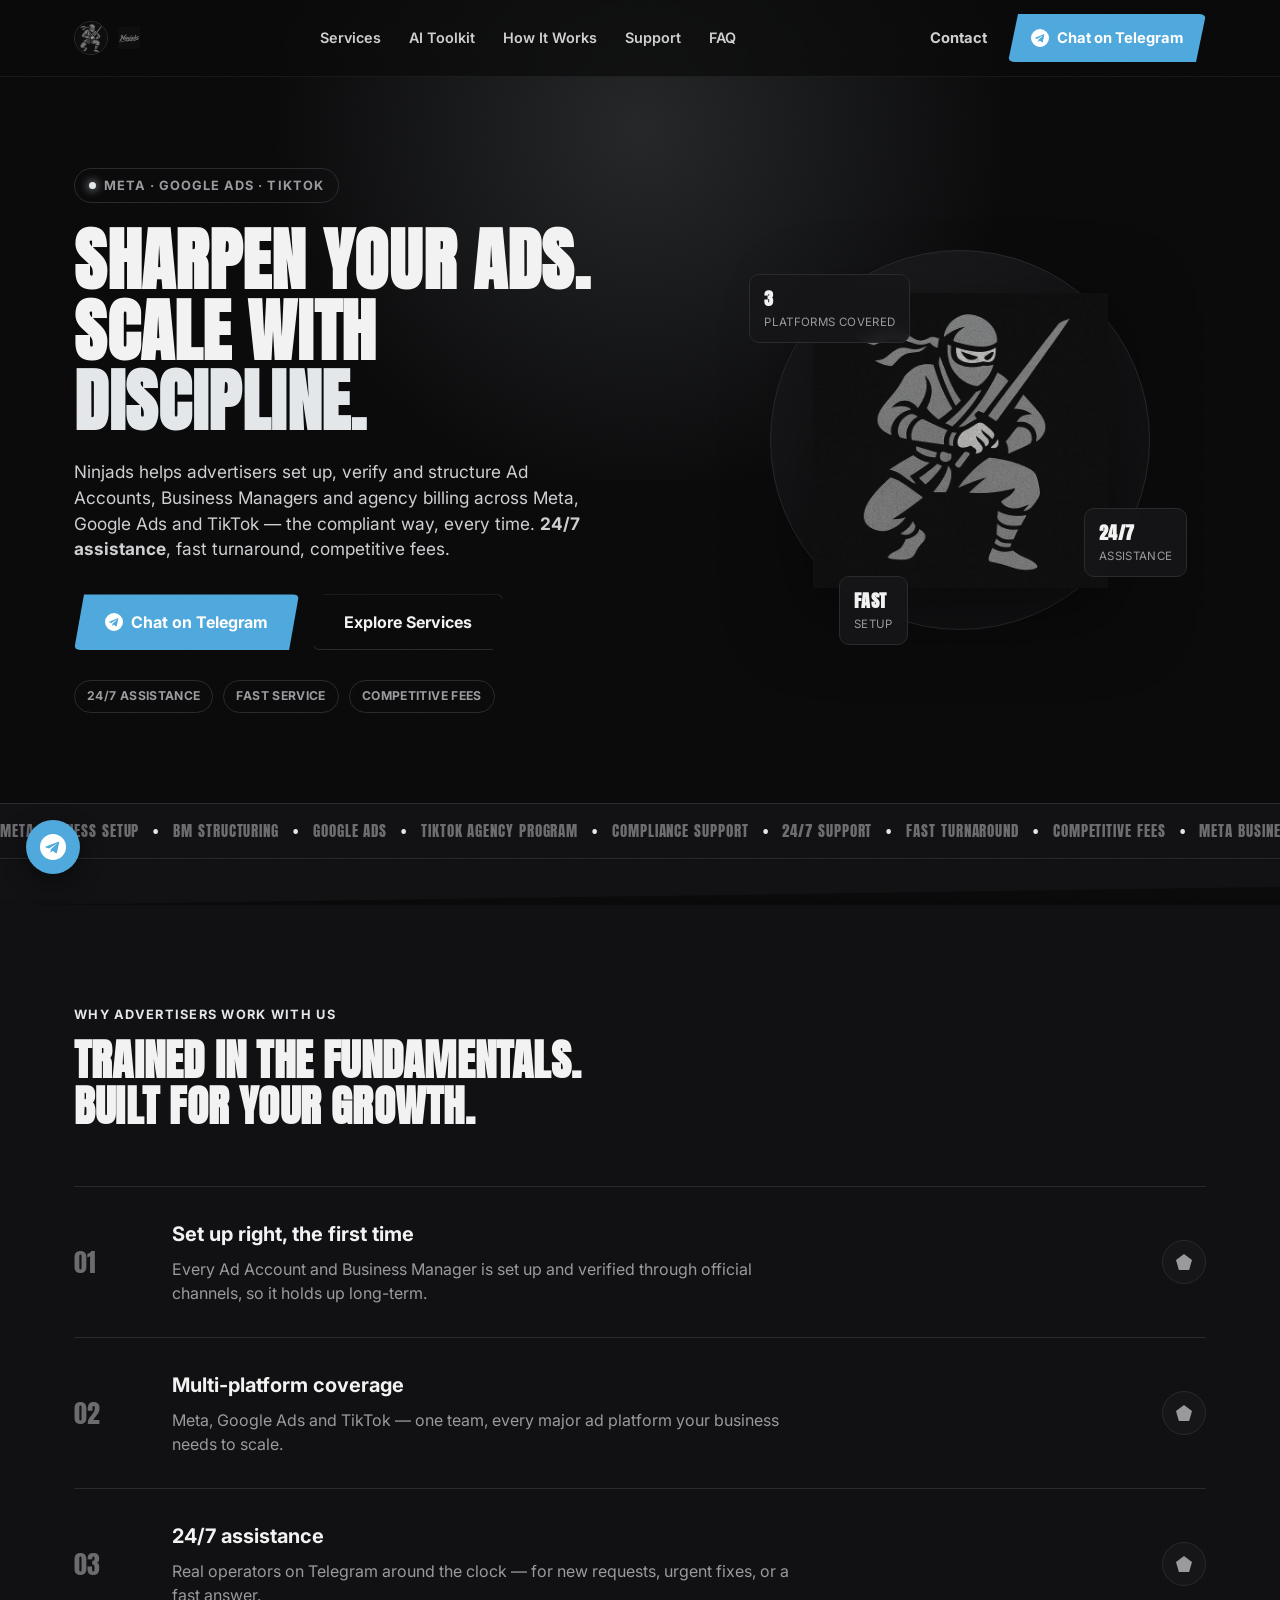
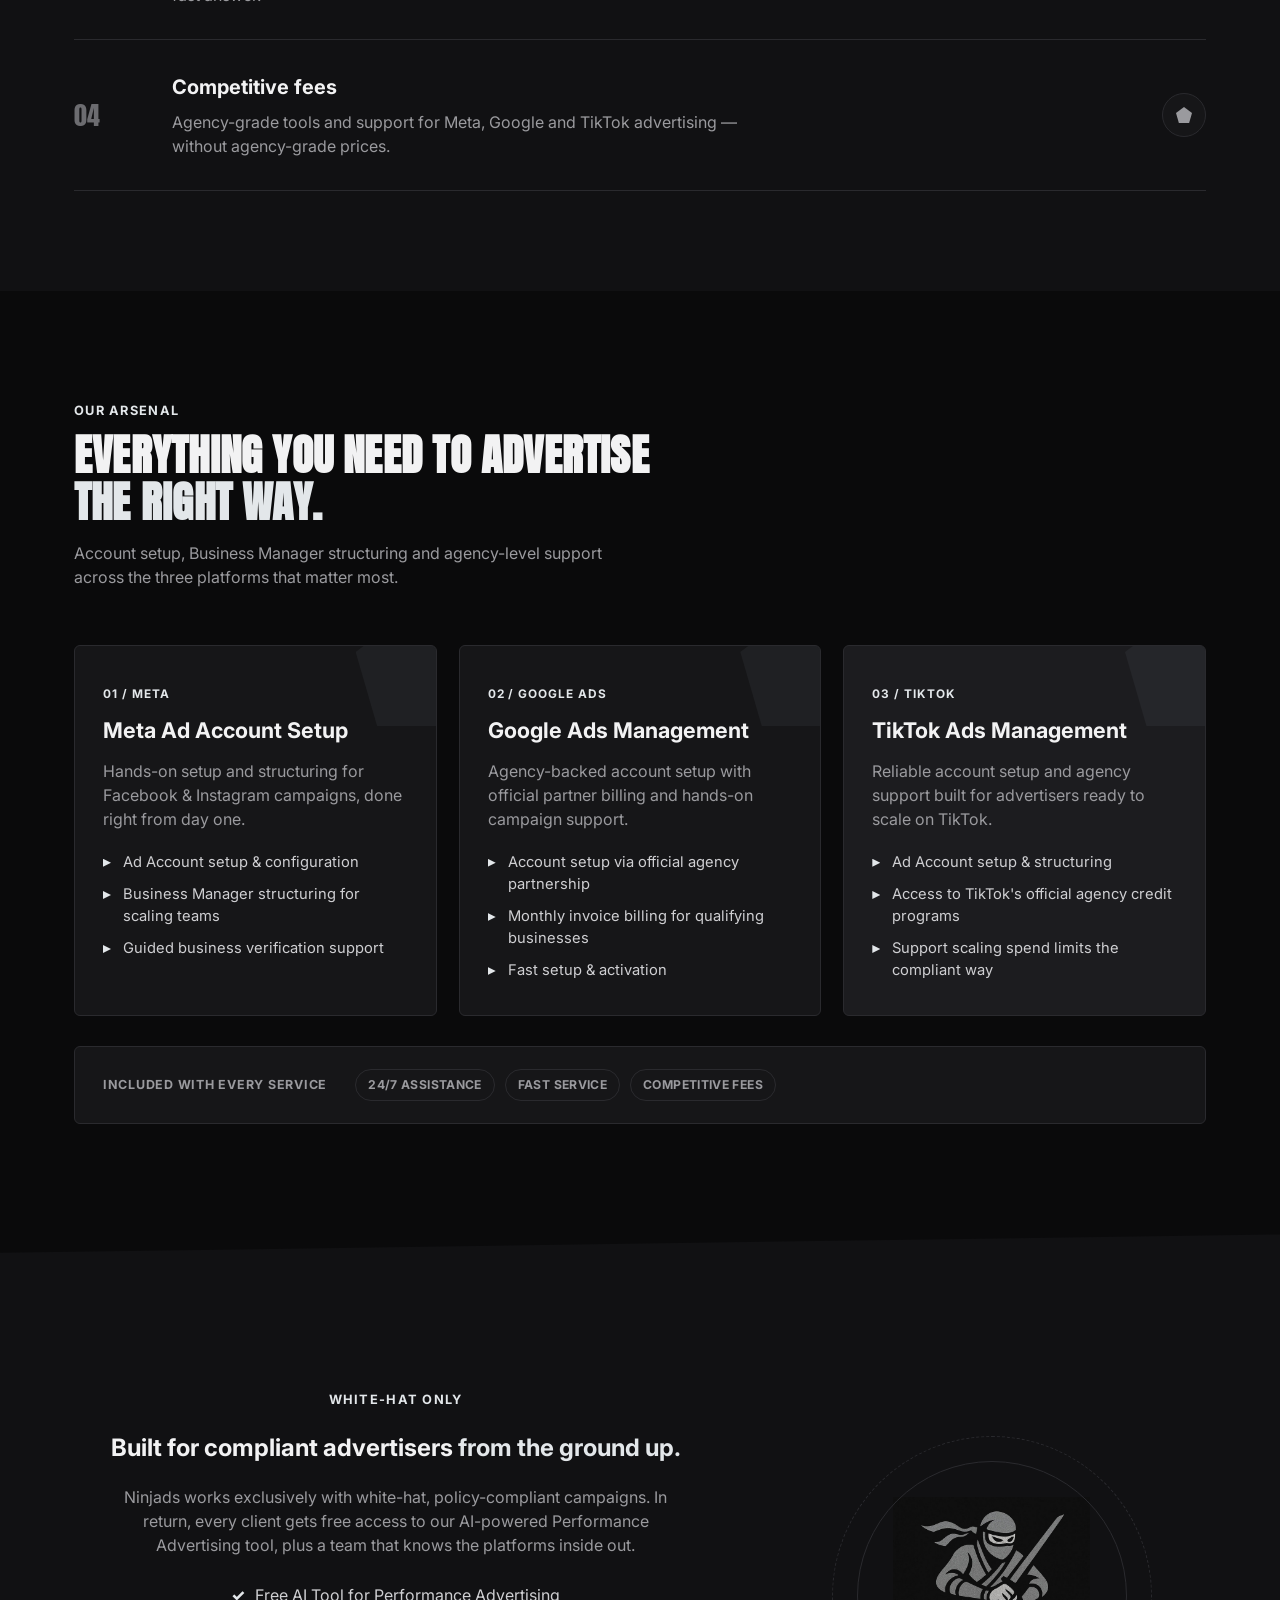
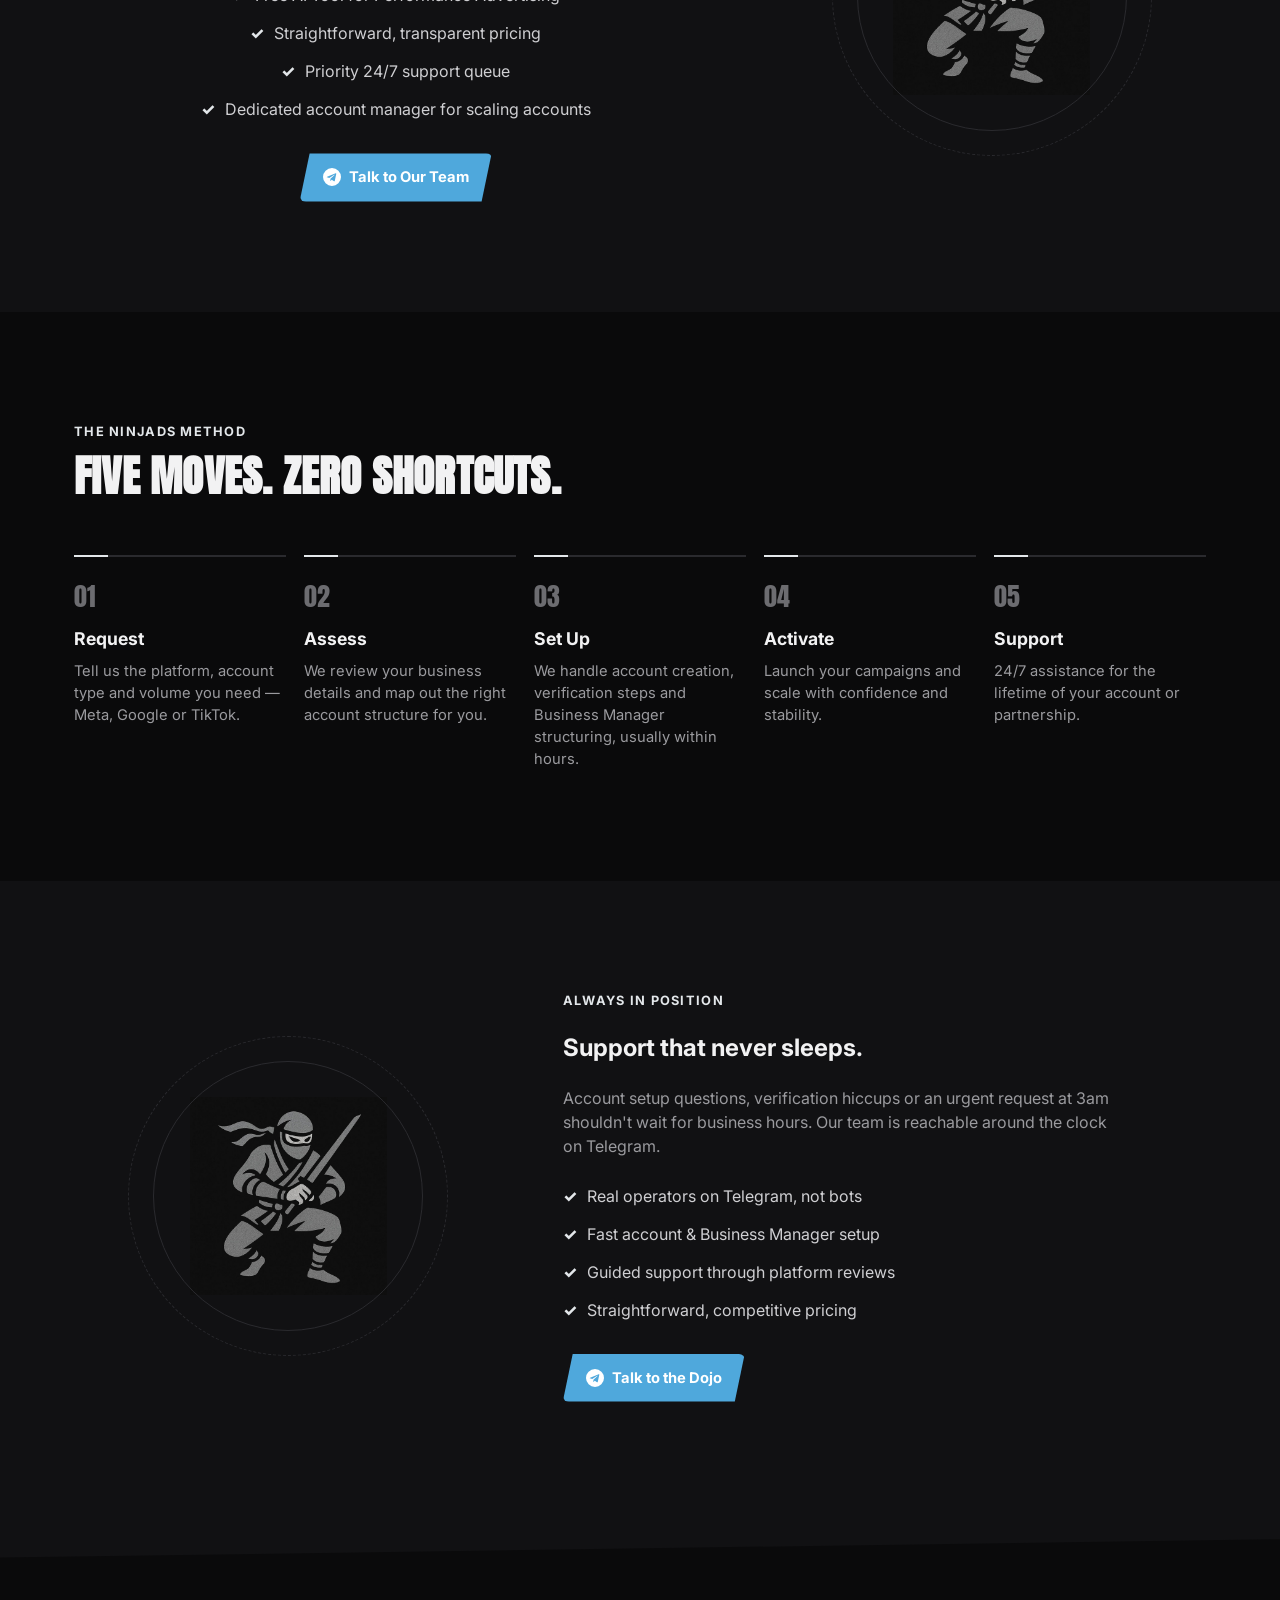
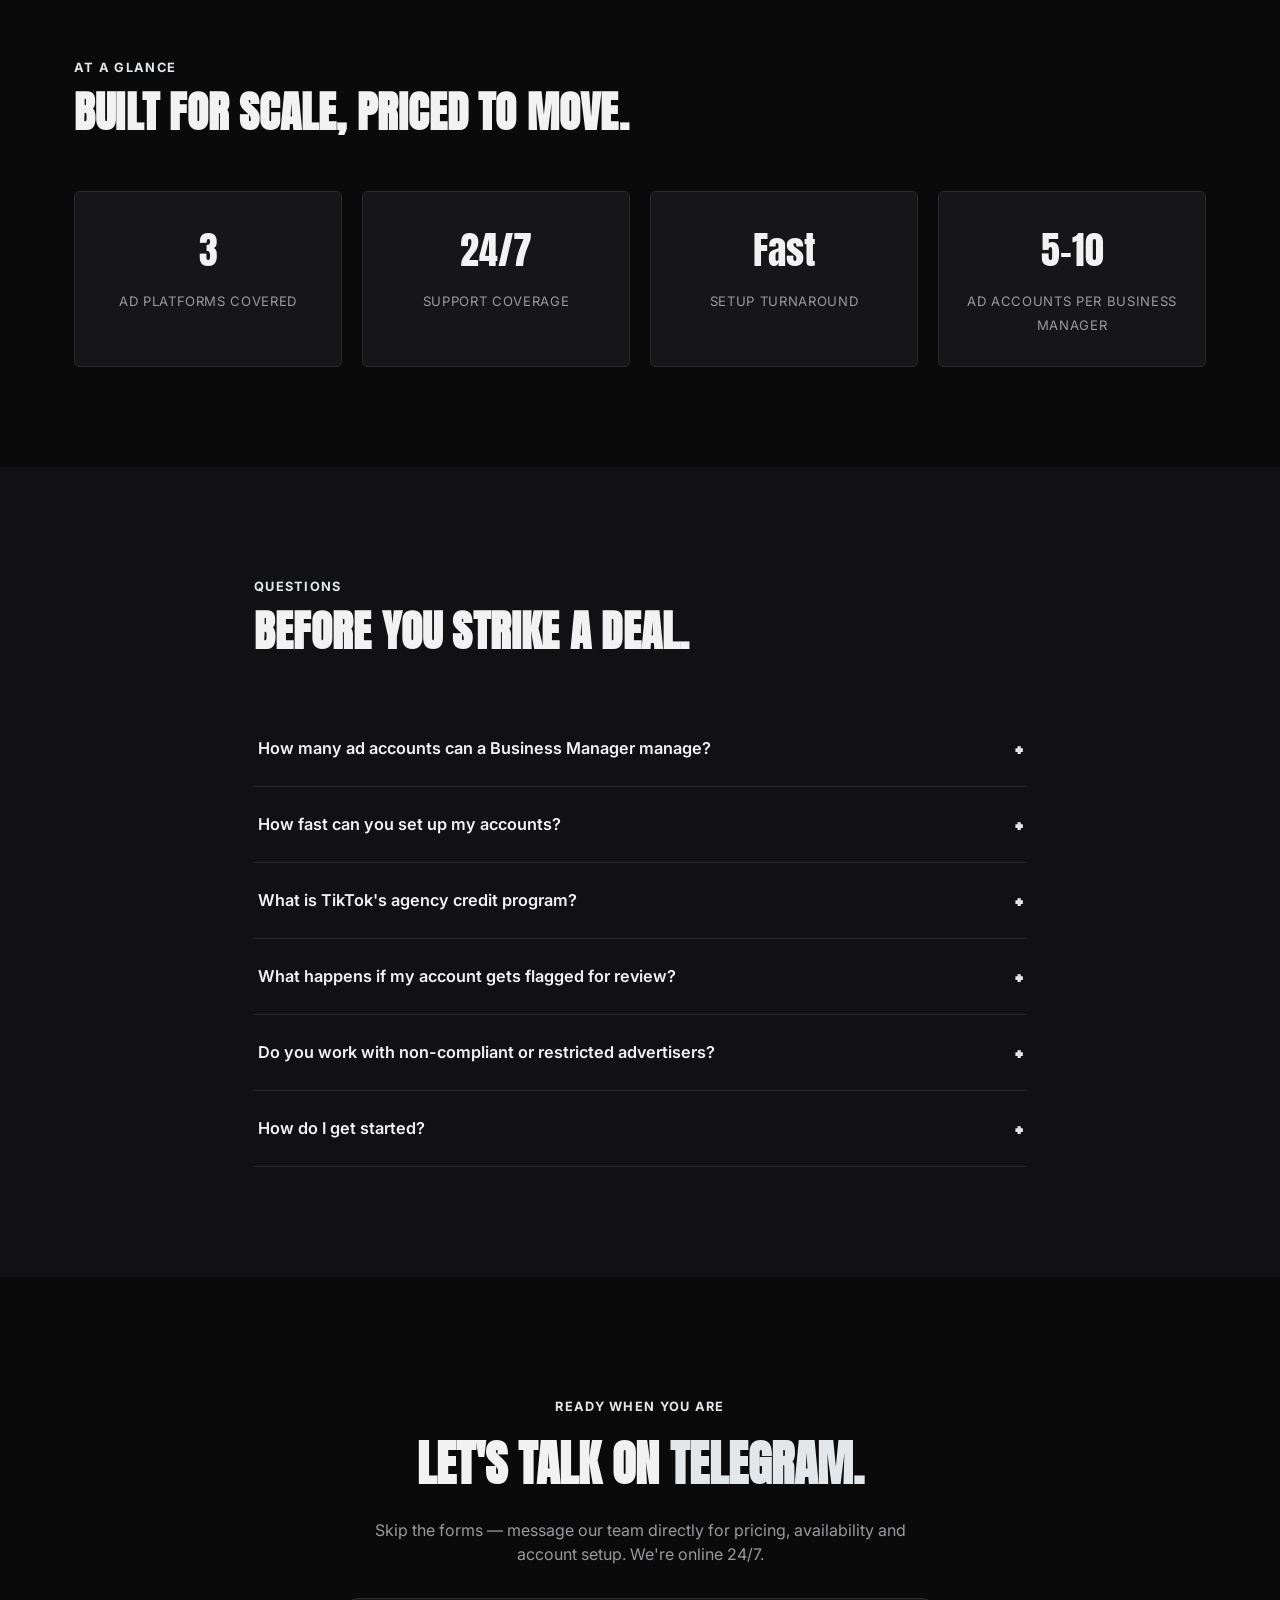
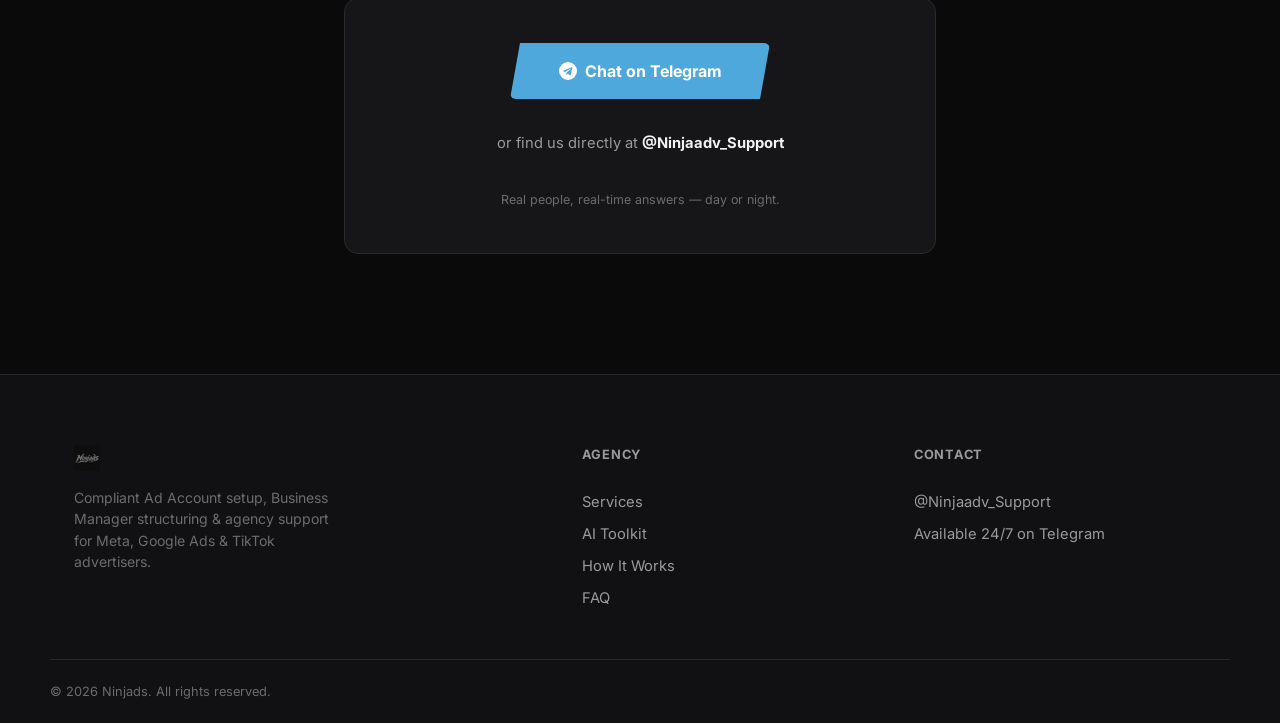
==== commit 8e0a80ae: "Rewrite copy for policy compliance, keep Ninja theme Reframe Ninjads from selling verified/aged ad a" ====
--- a/index.html
+++ b/index.html
@@ -3,8 +3,8 @@
 <head>
 <meta charset="UTF-8">
 <meta name="viewport" content="width=device-width, initial-scale=1.0">
-<title>Ninjads — Verified Ad Accounts, BMs &amp; Credit Lines | Meta, Google &amp; TikTok</title>
-<meta name="description" content="Ninjads supplies strong, verified Meta, Google &amp; TikTok Ad Accounts, Business Managers (BM5/BM10) and Credit Lines — with 24/7 assistance, fast service and competitive fees.">
+<title>Ninjads — Meta, Google &amp; TikTok Ad Account Setup &amp; Agency Support</title>
+<meta name="description" content="Ninjads is a digital advertising agency helping businesses set up, verify and structure Meta, Google Ads &amp; TikTok accounts the right way — with 24/7 assistance, fast turnaround and competitive fees.">
 <link rel="icon" href="assets/img/ninjads-mascot.jpg" type="image/jpeg">
 <link rel="preconnect" href="https://fonts.googleapis.com">
 <link rel="preconnect" href="https://fonts.gstatic.com" crossorigin>
@@ -25,7 +25,7 @@
 
     <nav class="main-nav" id="mainNav">
       <a href="#services">Services</a>
-      <a href="#white-hat">White Hat</a>
+      <a href="#toolkit">AI Toolkit</a>
       <a href="#process">How It Works</a>
       <a href="#support">Support</a>
       <a href="#faq">FAQ</a>
@@ -53,11 +53,11 @@
     <div class="container hero-inner">
       <div class="hero-copy reveal">
         <span class="eyebrow"><i class="dot"></i>Meta · Google Ads · TikTok</span>
-        <h1>Move unseen.<br>Scale <span class="accent">without limits.</span></h1>
+        <h1>Sharpen your ads.<br>Scale with <span class="accent">discipline.</span></h1>
         <p class="hero-sub">
-          Ninjads supplies strong, verified Ad Accounts, Business Managers and Credit Lines
-          across Meta, Google Ads and TikTok — so bans, restrictions and slow approvals
-          never slow your spend. <strong>24/7 assistance</strong>, fast service, competitive fees.
+          Ninjads helps advertisers set up, verify and structure Ad Accounts, Business Managers
+          and agency billing across Meta, Google Ads and TikTok — the compliant way, every time.
+          <strong>24/7 assistance</strong>, fast turnaround, competitive fees.
         </p>
         <div class="hero-actions">
           <a href="https://t.me/Ninjaadv_Support" class="btn btn-telegram btn-lg" target="_blank" rel="noopener">
@@ -78,21 +78,21 @@
           <img src="assets/img/ninjads-mascot.jpg" alt="Ninjads mascot" class="hero-img">
           <span class="stat-chip chip-1"><strong>3</strong>Platforms Covered</span>
           <span class="stat-chip chip-2"><strong>24/7</strong>Assistance</span>
-          <span class="stat-chip chip-3"><strong>Fast</strong>Delivery</span>
+          <span class="stat-chip chip-3"><strong>Fast</strong>Setup</span>
         </div>
       </div>
     </div>
 
     <div class="marquee" aria-hidden="true">
       <div class="marquee-track">
-        <span>META AD ACCOUNTS</span><span>•</span><span>VERIFIED BMs</span><span>•</span>
-        <span>GOOGLE ADS</span><span>•</span><span>TIKTOK CREDIT LINE</span><span>•</span>
-        <span>FB PROFILES</span><span>•</span><span>24/7 SUPPORT</span><span>•</span>
-        <span>FAST DELIVERY</span><span>•</span><span>COMPETITIVE FEES</span><span>•</span>
-        <span>META AD ACCOUNTS</span><span>•</span><span>VERIFIED BMs</span><span>•</span>
-        <span>GOOGLE ADS</span><span>•</span><span>TIKTOK CREDIT LINE</span><span>•</span>
-        <span>FB PROFILES</span><span>•</span><span>24/7 SUPPORT</span><span>•</span>
-        <span>FAST DELIVERY</span><span>•</span><span>COMPETITIVE FEES</span><span>•</span>
+        <span>META BUSINESS SETUP</span><span>•</span><span>BM STRUCTURING</span><span>•</span>
+        <span>GOOGLE ADS</span><span>•</span><span>TIKTOK AGENCY PROGRAM</span><span>•</span>
+        <span>COMPLIANCE SUPPORT</span><span>•</span><span>24/7 SUPPORT</span><span>•</span>
+        <span>FAST TURNAROUND</span><span>•</span><span>COMPETITIVE FEES</span><span>•</span>
+        <span>META BUSINESS SETUP</span><span>•</span><span>BM STRUCTURING</span><span>•</span>
+        <span>GOOGLE ADS</span><span>•</span><span>TIKTOK AGENCY PROGRAM</span><span>•</span>
+        <span>COMPLIANCE SUPPORT</span><span>•</span><span>24/7 SUPPORT</span><span>•</span>
+        <span>FAST TURNAROUND</span><span>•</span><span>COMPETITIVE FEES</span><span>•</span>
       </div>
     </div>
   </section>
@@ -104,15 +104,15 @@
     <div class="container">
       <div class="section-head reveal">
         <span class="kicker">Why advertisers work with us</span>
-        <h2>Trained in the shadows.<br>Built for your spend.</h2>
+        <h2>Trained in the fundamentals.<br>Built for your growth.</h2>
       </div>
 
       <div class="value-list">
         <div class="value-row reveal">
           <div class="value-num">01</div>
           <div class="value-text">
-            <h3>Verified &amp; reliable</h3>
-            <p>Every Ad Account, Business Manager and profile is checked for strength and reliability before it reaches you.</p>
+            <h3>Set up right, the first time</h3>
+            <p>Every Ad Account and Business Manager is set up and verified through official channels, so it holds up long-term.</p>
           </div>
           <div class="value-icon" data-icon="shield"></div>
         </div>
@@ -136,7 +136,7 @@
           <div class="value-num">04</div>
           <div class="value-text">
             <h3>Competitive fees</h3>
-            <p>Premium infrastructure for Meta, Google and TikTok advertising — without the premium markup.</p>
+            <p>Agency-grade tools and support for Meta, Google and TikTok advertising — without agency-grade prices.</p>
           </div>
           <div class="value-icon" data-icon="fee"></div>
         </div>
@@ -149,33 +149,33 @@
     <div class="container">
       <div class="section-head reveal">
         <span class="kicker">Our arsenal</span>
-        <h2>Everything you need to advertise <span class="accent">without limits.</span></h2>
-        <p class="section-sub">Verified accounts, Business Managers and credit lines across the three platforms that matter most.</p>
+        <h2>Everything you need to advertise <span class="accent">the right way.</span></h2>
+        <p class="section-sub">Account setup, Business Manager structuring and agency-level support across the three platforms that matter most.</p>
       </div>
 
       <div class="service-grid">
         <article class="service-card reveal">
           <div class="service-card-head">
             <span class="service-tag">01 / Meta</span>
-            <h3>Meta Ad Accounts</h3>
-          </div>
-          <p>Strong, reliable infrastructure to run Facebook &amp; Instagram campaigns without interruption.</p>
+            <h3>Meta Ad Account Setup</h3>
+          </div>
+          <p>Hands-on setup and structuring for Facebook &amp; Instagram campaigns, done right from day one.</p>
           <ul class="service-list">
-            <li>Strong and reliable Ad Accounts</li>
-            <li>Verified Business Managers — BM5 / BM10</li>
-            <li>Verified Facebook Profiles</li>
+            <li>Ad Account setup &amp; configuration</li>
+            <li>Business Manager structuring for scaling teams</li>
+            <li>Guided business verification support</li>
           </ul>
         </article>
 
         <article class="service-card reveal">
           <div class="service-card-head">
             <span class="service-tag">02 / Google Ads</span>
-            <h3>Google Ads Accounts</h3>
-          </div>
-          <p>Discounted invoice accounts and verified payment profiles to launch and scale with confidence.</p>
+            <h3>Google Ads Management</h3>
+          </div>
+          <p>Agency-backed account setup with official partner billing and hands-on campaign support.</p>
           <ul class="service-list">
-            <li>Ad Accounts on discounted invoice</li>
-            <li>Verified payment profile</li>
+            <li>Account setup via official agency partnership</li>
+            <li>Monthly invoice billing for qualifying businesses</li>
             <li>Fast setup &amp; activation</li>
           </ul>
         </article>
@@ -183,13 +183,13 @@
         <article class="service-card service-card-alt reveal">
           <div class="service-card-head">
             <span class="service-tag">03 / TikTok</span>
-            <h3>TikTok Ad Accounts</h3>
-          </div>
-          <p>Reliable accounts and credit access built for advertisers ready to scale on TikTok.</p>
+            <h3>TikTok Ads Management</h3>
+          </div>
+          <p>Reliable account setup and agency support built for advertisers ready to scale on TikTok.</p>
           <ul class="service-list">
-            <li>Strong and reliable Ad Accounts</li>
-            <li>Credit Line access</li>
-            <li>Room to scale spend limits</li>
+            <li>Ad Account setup &amp; structuring</li>
+            <li>Access to TikTok's official agency credit programs</li>
+            <li>Support scaling spend limits the compliant way</li>
           </ul>
         </article>
       </div>
@@ -207,26 +207,26 @@
 
   <div class="edge edge-up" aria-hidden="true"></div>
 
-  <!-- ============ WHITE HAT ============ -->
-  <section class="white-hat" id="white-hat">
+  <!-- ============ AI TOOLKIT ============ -->
+  <section class="toolkit" id="toolkit">
     <div class="container support-inner flip">
       <div class="support-copy center-copy reveal">
-        <span class="kicker">For white-hat advertisers</span>
-        <h2>Running clean, compliant campaigns? <span class="accent">We've got you.</span></h2>
+        <span class="kicker">White-hat only</span>
+        <h2>Built for compliant advertisers <span class="accent">from the ground up.</span></h2>
         <p class="section-sub">
-          If you're advertising white / compliant products or services, Ninjads has dedicated,
-          exclusive conditions built for your business — including free access to our
-          AI-powered Performance Advertising tool.
+          Ninjads works exclusively with white-hat, policy-compliant campaigns. In return, every
+          client gets free access to our AI-powered Performance Advertising tool, plus a team
+          that knows the platforms inside out.
         </p>
         <ul class="support-list">
           <li><span class="check">✓</span> Free AI Tool for Performance Advertising</li>
-          <li><span class="check">✓</span> Preferential rates on Ad Accounts, BMs &amp; Credit Lines</li>
+          <li><span class="check">✓</span> Straightforward, transparent pricing</li>
           <li><span class="check">✓</span> Priority 24/7 support queue</li>
-          <li><span class="check">✓</span> Dedicated account manager</li>
+          <li><span class="check">✓</span> Dedicated account manager for scaling accounts</li>
         </ul>
         <a href="https://t.me/Ninjaadv_Support" class="btn btn-telegram" target="_blank" rel="noopener">
           <svg class="btn-icon" viewBox="0 0 240 240" fill="currentColor" aria-hidden="true"><path d="M120 0a120 120 0 100 240 120 120 0 000-240zm55.6 82.5l-18.9 89.2c-1.4 6.4-5.2 8-10.5 5l-29-21.4-14 13.5c-1.6 1.6-2.9 2.9-5.9 2.9l2.1-30 54.6-49.3c2.4-2.1-.5-3.3-3.7-1.2l-67.5 42.5-29.1-9.1c-6.3-2-6.4-6.3 1.3-9.3l113.8-43.9c5.3-1.9 9.9 1.3 8.1 9.1z"/></svg>
-          Get White-Hat Terms
+          Talk to Our Team
         </a>
       </div>
       <div class="support-visual reveal">
@@ -242,7 +242,7 @@
     <div class="container">
       <div class="section-head reveal">
         <span class="kicker">The Ninjads method</span>
-        <h2>Five moves. Zero downtime.</h2>
+        <h2>Five moves. Zero shortcuts.</h2>
       </div>
 
       <div class="process-grid">
@@ -253,13 +253,13 @@
         </div>
         <div class="process-step reveal">
           <span class="process-index">02</span>
-          <h3>Match</h3>
-          <p>We match you with a strong, verified Ad Account, BM or Credit Line.</p>
+          <h3>Assess</h3>
+          <p>We review your business details and map out the right account structure for you.</p>
         </div>
         <div class="process-step reveal">
           <span class="process-index">03</span>
-          <h3>Deliver</h3>
-          <p>Fast handover with full setup instructions, usually within hours.</p>
+          <h3>Set Up</h3>
+          <p>We handle account creation, verification steps and Business Manager structuring, usually within hours.</p>
         </div>
         <div class="process-step reveal">
           <span class="process-index">04</span>
@@ -269,7 +269,7 @@
         <div class="process-step reveal">
           <span class="process-index">05</span>
           <h3>Support</h3>
-          <p>24/7 assistance for the lifetime of your account or credit line.</p>
+          <p>24/7 assistance for the lifetime of your account or partnership.</p>
         </div>
       </div>
     </div>
@@ -287,13 +287,13 @@
         <span class="kicker">Always in position</span>
         <h2>Support that never sleeps.</h2>
         <p class="section-sub">
-          Ad accounts don't respect timezones — a restriction, a rejected profile or an urgent
-          request at 3am shouldn't wait for business hours. Our team is reachable around the clock on Telegram.
+          Account setup questions, verification hiccups or an urgent request at 3am shouldn't
+          wait for business hours. Our team is reachable around the clock on Telegram.
         </p>
         <ul class="support-list">
           <li><span class="check">✓</span> Real operators on Telegram, not bots</li>
-          <li><span class="check">✓</span> Fast account &amp; BM delivery</li>
-          <li><span class="check">✓</span> Emergency account replacement</li>
+          <li><span class="check">✓</span> Fast account &amp; Business Manager setup</li>
+          <li><span class="check">✓</span> Guided support through platform reviews</li>
           <li><span class="check">✓</span> Straightforward, competitive pricing</li>
         </ul>
         <a href="https://t.me/Ninjaadv_Support" class="btn btn-telegram" target="_blank" rel="noopener">
@@ -324,11 +324,11 @@
         </div>
         <div class="stat-card reveal">
           <span class="stat-value">Fast</span>
-          <span class="stat-label">Delivery turnaround</span>
+          <span class="stat-label">Setup turnaround</span>
         </div>
         <div class="stat-card reveal">
-          <span class="stat-value">BM5/10</span>
-          <span class="stat-label">Verified Business Managers</span>
+          <span class="stat-value">5–10</span>
+          <span class="stat-label">Ad accounts per Business Manager</span>
         </div>
       </div>
     </div>
@@ -345,47 +345,47 @@
       <div class="accordion" id="accordion">
         <div class="accordion-item reveal">
           <button class="accordion-trigger" aria-expanded="false">
-            <span>What's the difference between BM5 and BM10?</span>
-            <span class="accordion-icon">+</span>
-          </button>
-          <div class="accordion-panel">
-            <p>BM5 and BM10 refer to verified Meta Business Managers with 5 or 10 ad account slots respectively — giving you more room to run and separate campaigns without hitting platform limits.</p>
-          </div>
-        </div>
-        <div class="accordion-item reveal">
-          <button class="accordion-trigger" aria-expanded="false">
-            <span>How fast can I get an Ad Account, BM or Credit Line?</span>
-            <span class="accordion-icon">+</span>
-          </button>
-          <div class="accordion-panel">
-            <p>Most requests are fulfilled within hours, not days. Message us on Telegram and we'll confirm availability and timing for your specific platform and request.</p>
-          </div>
-        </div>
-        <div class="accordion-item reveal">
-          <button class="accordion-trigger" aria-expanded="false">
-            <span>What is a TikTok Credit Line and how does it work?</span>
-            <span class="accordion-icon">+</span>
-          </button>
-          <div class="accordion-panel">
-            <p>A Credit Line lets you spend on TikTok Ads without funding the account upfront, improving cash flow while you scale. Terms depend on your spend history and requirements — ask our team for current terms.</p>
-          </div>
-        </div>
-        <div class="accordion-item reveal">
-          <button class="accordion-trigger" aria-expanded="false">
-            <span>What happens if an account gets restricted?</span>
-            <span class="accordion-icon">+</span>
-          </button>
-          <div class="accordion-panel">
-            <p>We're here 24/7 to help you resolve issues fast, and where applicable, arrange a replacement so your campaigns keep running with minimal downtime.</p>
-          </div>
-        </div>
-        <div class="accordion-item reveal">
-          <button class="accordion-trigger" aria-expanded="false">
-            <span>I run white / compliant campaigns — do you offer better terms?</span>
-            <span class="accordion-icon">+</span>
-          </button>
-          <div class="accordion-panel">
-            <p>Yes. White-hat advertisers get preferential fees, priority support and free access to our AI Performance Advertising tool. Reach out on Telegram and mention your vertical.</p>
+            <span>How many ad accounts can a Business Manager manage?</span>
+            <span class="accordion-icon">+</span>
+          </button>
+          <div class="accordion-panel">
+            <p>A single Meta Business Manager can be structured to manage multiple ad accounts — typically 5 to 10 depending on your verification status and history. We help you set up and grow into the right structure as your business scales.</p>
+          </div>
+        </div>
+        <div class="accordion-item reveal">
+          <button class="accordion-trigger" aria-expanded="false">
+            <span>How fast can you set up my accounts?</span>
+            <span class="accordion-icon">+</span>
+          </button>
+          <div class="accordion-panel">
+            <p>Most setups are completed within hours, not days, once we have your business details. Message us on Telegram and we'll confirm timing for your specific platform and request.</p>
+          </div>
+        </div>
+        <div class="accordion-item reveal">
+          <button class="accordion-trigger" aria-expanded="false">
+            <span>What is TikTok's agency credit program?</span>
+            <span class="accordion-icon">+</span>
+          </button>
+          <div class="accordion-panel">
+            <p>Qualifying agency partners can offer net-term billing through TikTok's official partner programs, improving cash flow while you scale. Eligibility depends on spend history and account standing — ask our team for current details.</p>
+          </div>
+        </div>
+        <div class="accordion-item reveal">
+          <button class="accordion-trigger" aria-expanded="false">
+            <span>What happens if my account gets flagged for review?</span>
+            <span class="accordion-icon">+</span>
+          </button>
+          <div class="accordion-panel">
+            <p>We're here 24/7 to help you understand the flag, gather what's needed, and guide you correctly through the platform's own appeal process.</p>
+          </div>
+        </div>
+        <div class="accordion-item reveal">
+          <button class="accordion-trigger" aria-expanded="false">
+            <span>Do you work with non-compliant or restricted advertisers?</span>
+            <span class="accordion-icon">+</span>
+          </button>
+          <div class="accordion-panel">
+            <p>No — we work exclusively with white-hat, policy-compliant advertisers. In return, every client gets transparent pricing, priority support and free access to our AI Performance Advertising tool.</p>
           </div>
         </div>
         <div class="accordion-item reveal">
@@ -406,7 +406,7 @@
     <div class="container final-cta-inner reveal">
       <span class="kicker">Ready when you are</span>
       <h2>Let's talk on <span class="accent">Telegram.</span></h2>
-      <p class="section-sub">Skip the forms — message our team directly for pricing, availability and fast account delivery. We're online 24/7.</p>
+      <p class="section-sub">Skip the forms — message our team directly for pricing, availability and account setup. We're online 24/7.</p>
       <div class="contact-card">
         <a href="https://t.me/Ninjaadv_Support" class="btn btn-telegram btn-lg" target="_blank" rel="noopener">
           <svg class="btn-icon" viewBox="0 0 240 240" fill="currentColor" aria-hidden="true"><path d="M120 0a120 120 0 100 240 120 120 0 000-240zm55.6 82.5l-18.9 89.2c-1.4 6.4-5.2 8-10.5 5l-29-21.4-14 13.5c-1.6 1.6-2.9 2.9-5.9 2.9l2.1-30 54.6-49.3c2.4-2.1-.5-3.3-3.7-1.2l-67.5 42.5-29.1-9.1c-6.3-2-6.4-6.3 1.3-9.3l113.8-43.9c5.3-1.9 9.9 1.3 8.1 9.1z"/></svg>
@@ -427,13 +427,13 @@
       <a href="#top" class="brand">
         <img src="assets/img/ninjads-wordmark.png" alt="Ninjads" class="brand-logo">
       </a>
-      <p>Verified Ad Accounts, Business Managers &amp; Credit Lines for Meta, Google Ads &amp; TikTok advertisers.</p>
+      <p>Compliant Ad Account setup, Business Manager structuring &amp; agency support for Meta, Google Ads &amp; TikTok advertisers.</p>
     </div>
 
     <div class="footer-col">
       <h4>Agency</h4>
       <a href="#services">Services</a>
-      <a href="#white-hat">White Hat</a>
+      <a href="#toolkit">AI Toolkit</a>
       <a href="#process">How It Works</a>
       <a href="#faq">FAQ</a>
     </div>
--- a/css/style.css
+++ b/css/style.css
@@ -476,7 +476,7 @@
 .service-includes-list { display: flex; flex-wrap: wrap; gap: 10px; }
 
 /* ============ WHITE HAT ============ */
-.white-hat { padding: 110px 0; background: var(--black-soft); }
+.toolkit { padding: 110px 0; background: var(--black-soft); }
 
 /* ============ PROCESS ============ */
 .process {
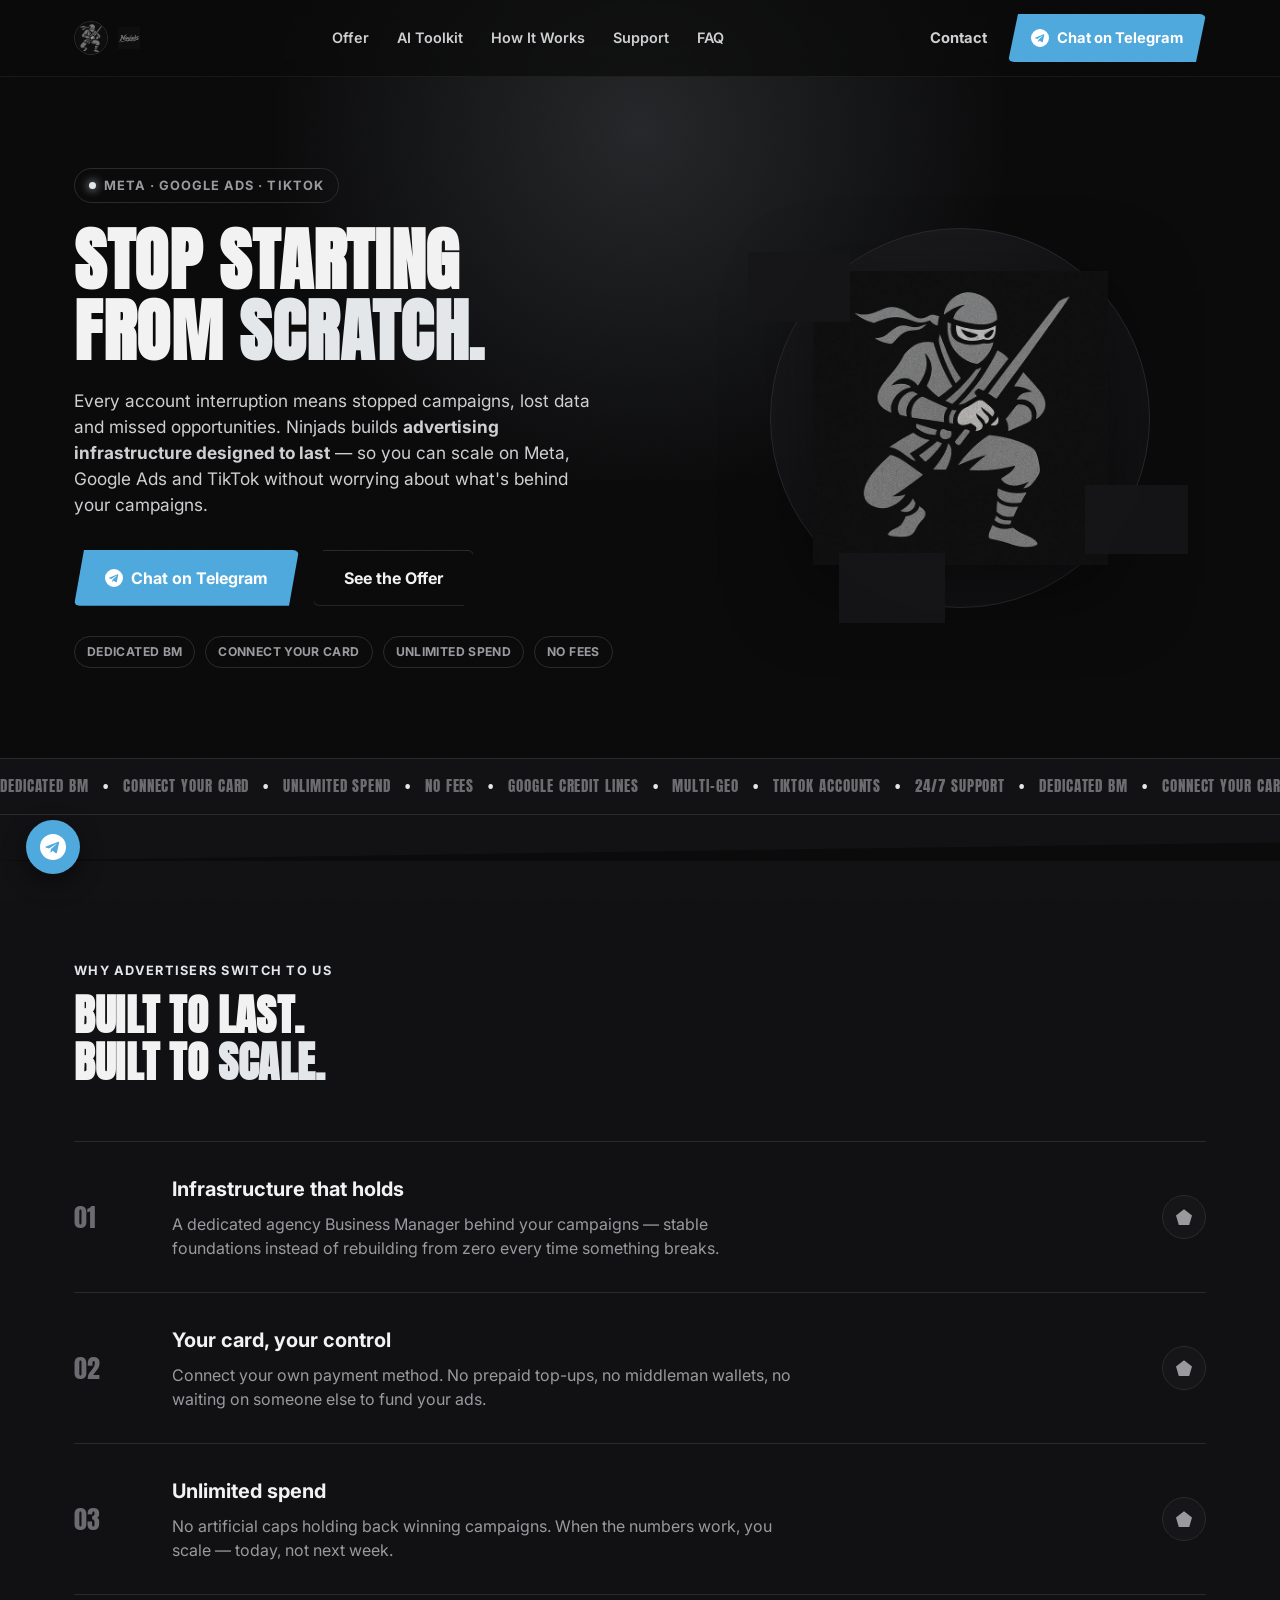
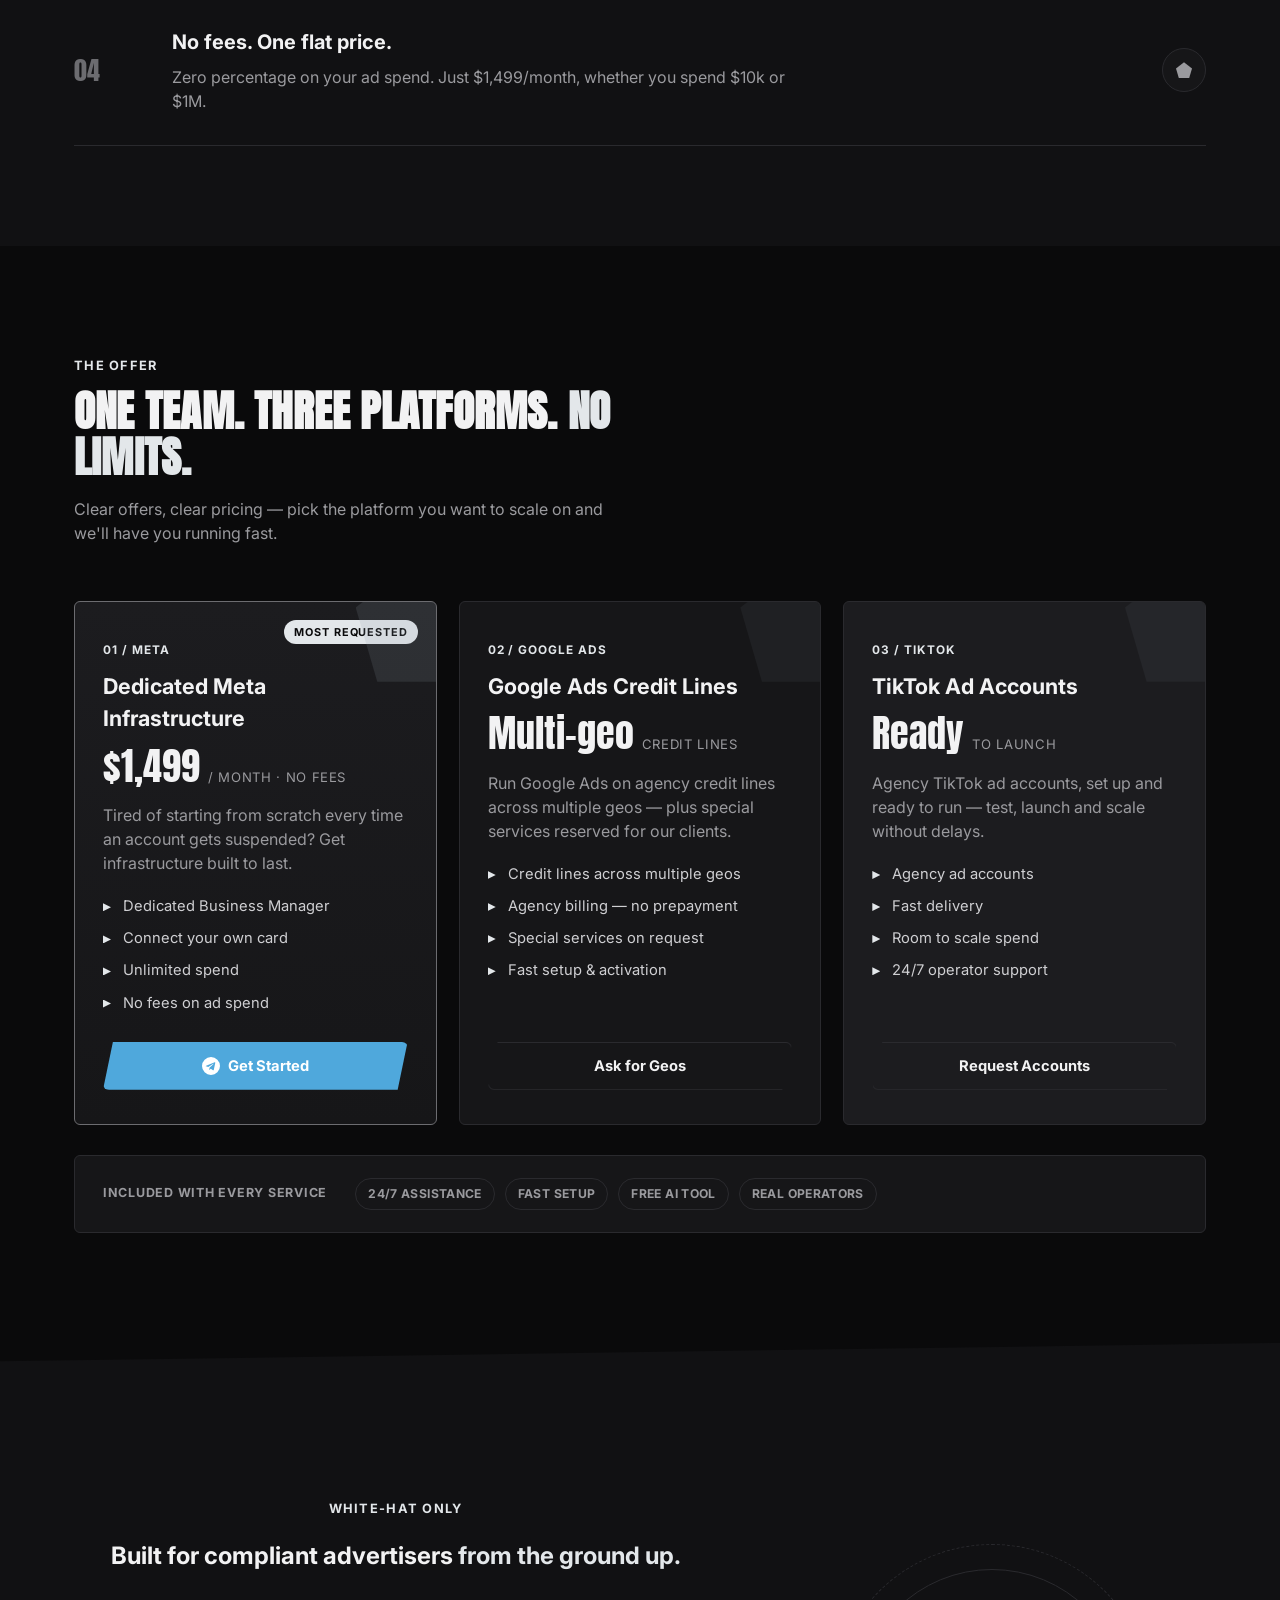
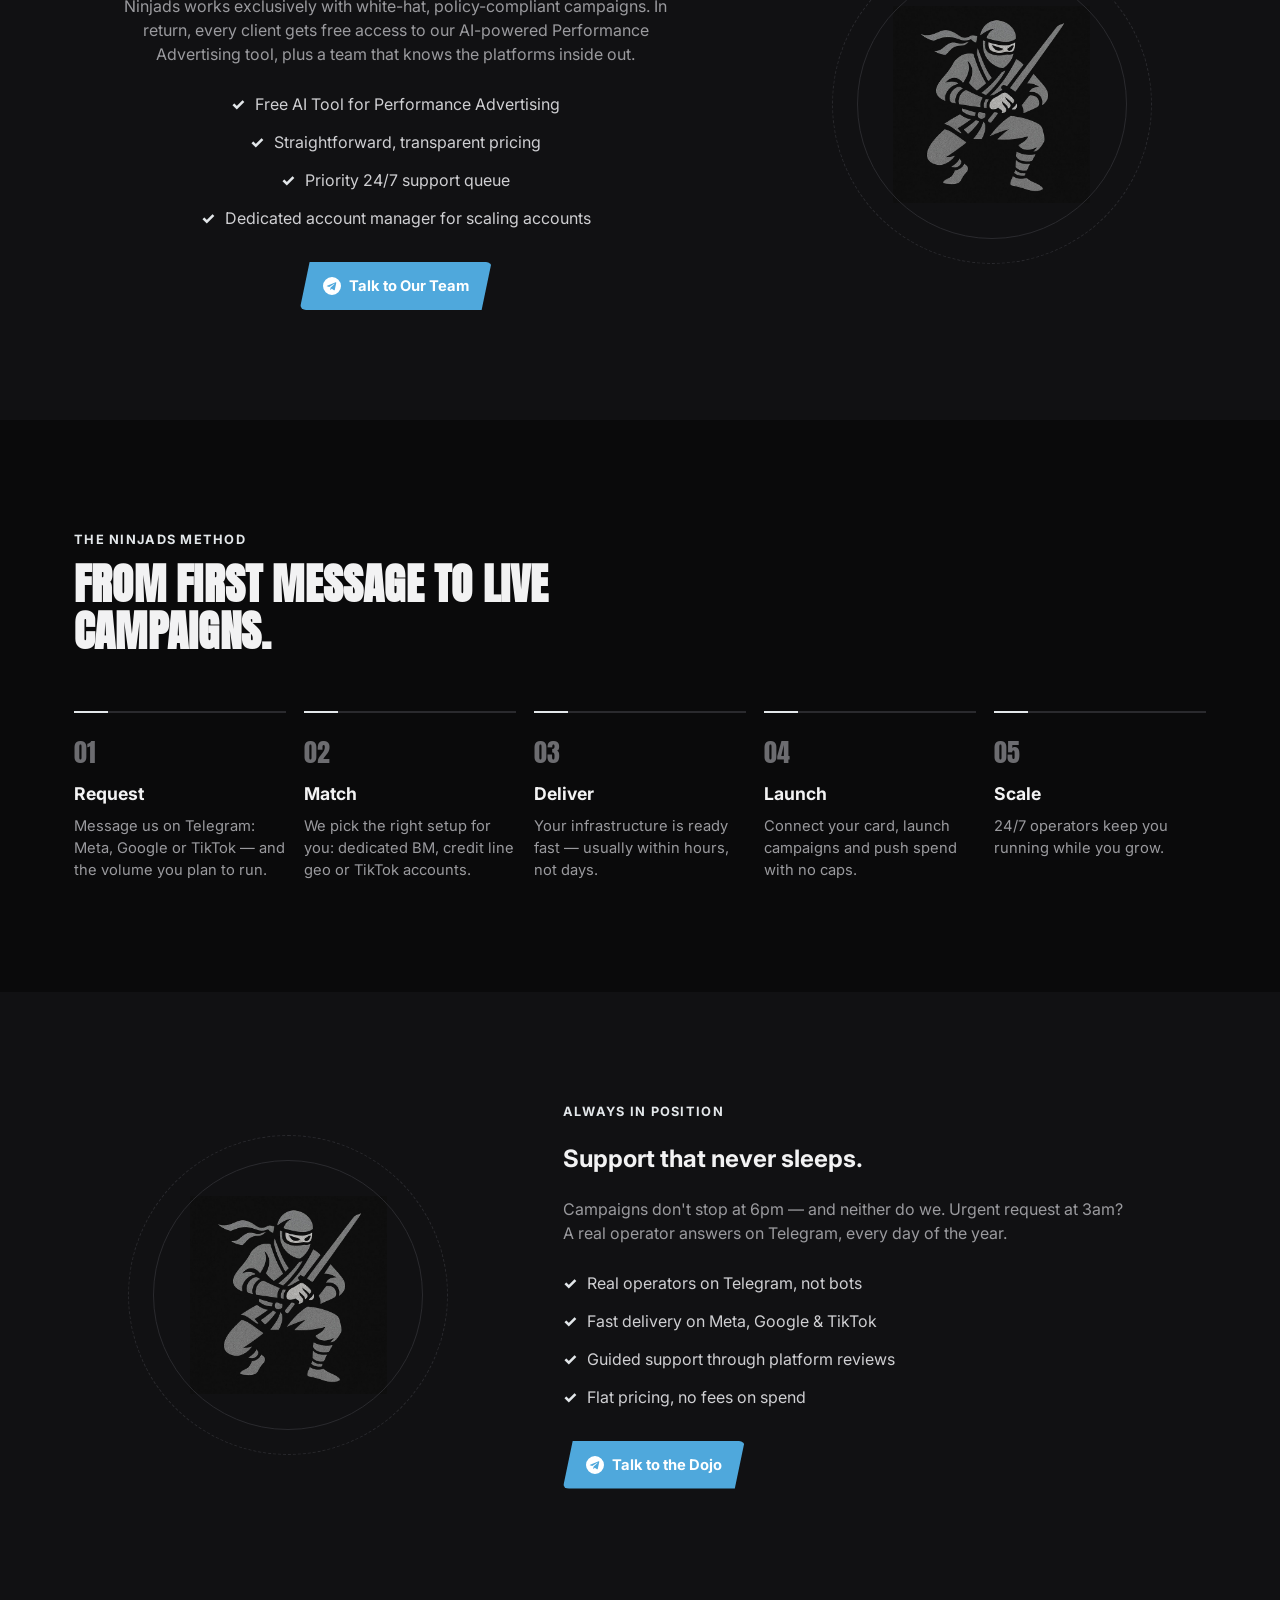
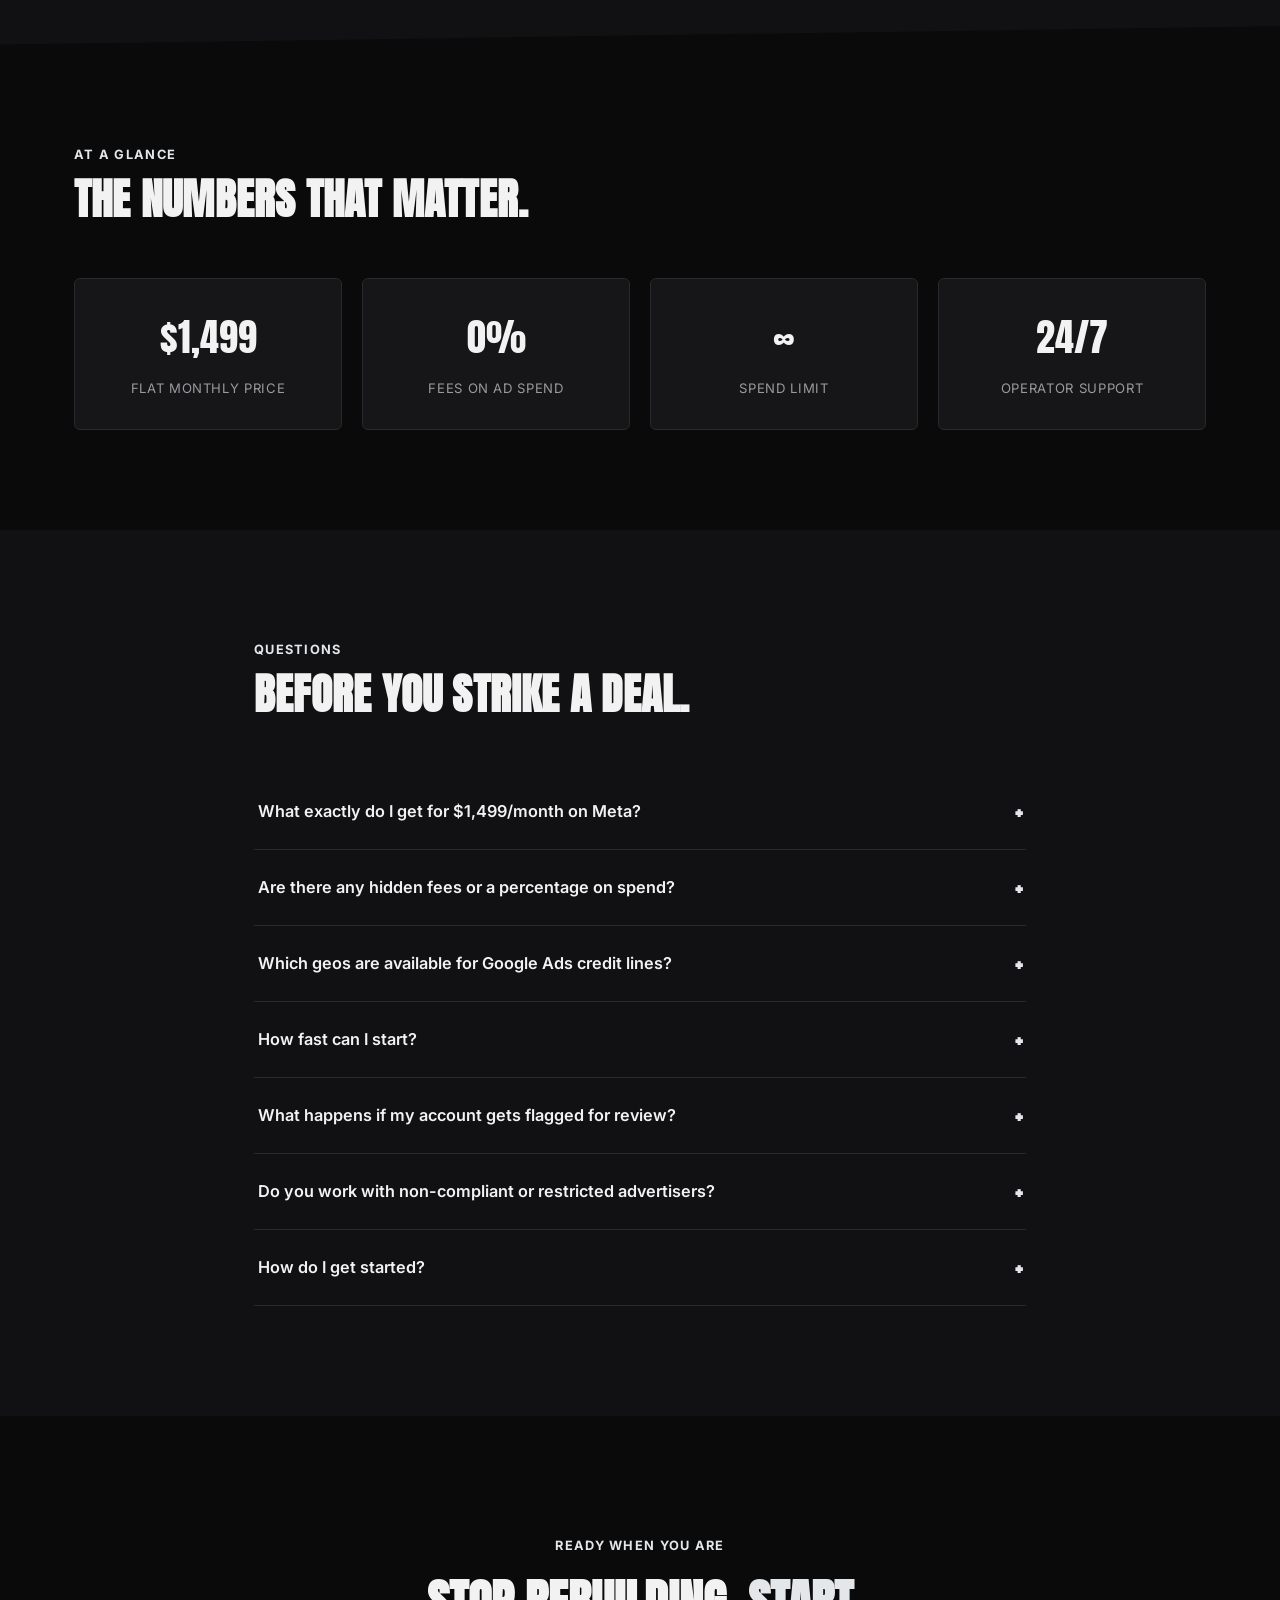
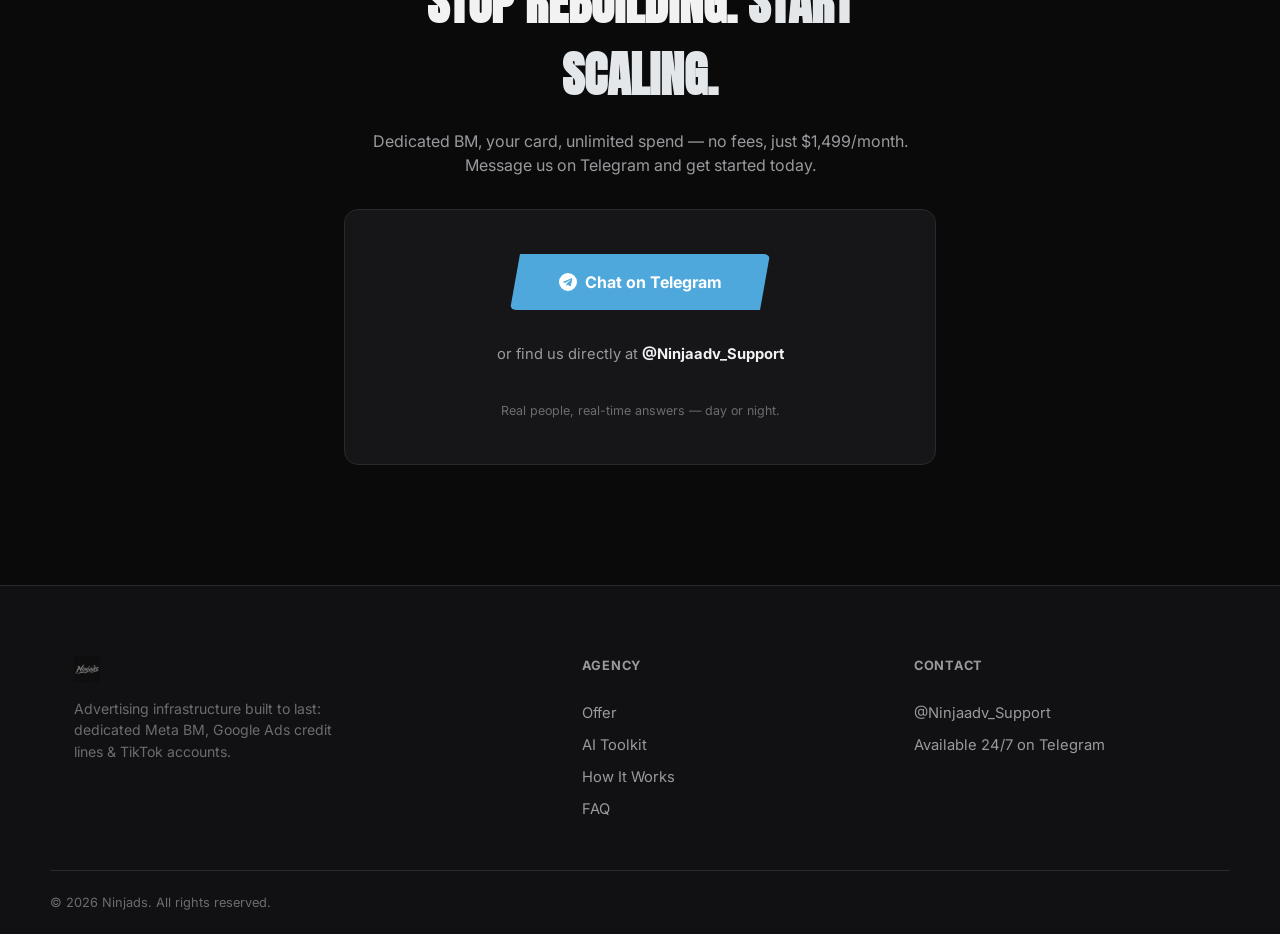
==== commit 79baf1d1: "Rewrite landing page around the Meta, Google and TikTok offer Lead with the dedicated BM / unlimited" ====
--- a/index.html
+++ b/index.html
@@ -3,8 +3,8 @@
 <head>
 <meta charset="UTF-8">
 <meta name="viewport" content="width=device-width, initial-scale=1.0">
-<title>Ninjads — Meta, Google &amp; TikTok Ad Account Setup &amp; Agency Support</title>
-<meta name="description" content="Ninjads is a digital advertising agency helping businesses set up, verify and structure Meta, Google Ads &amp; TikTok accounts the right way — with 24/7 assistance, fast turnaround and competitive fees.">
+<title>Ninjads — Dedicated Meta BM, Google Credit Lines &amp; TikTok Accounts</title>
+<meta name="description" content="Advertising infrastructure built to last. Dedicated Meta Business Manager, connect your own card, unlimited spend — no fees, just $1,499/month. Plus Google Ads credit lines across multiple geos and TikTok agency accounts.">
 <link rel="icon" href="assets/img/ninjads-mascot.jpg" type="image/jpeg">
 <link rel="preconnect" href="https://fonts.googleapis.com">
 <link rel="preconnect" href="https://fonts.gstatic.com" crossorigin>
@@ -24,7 +24,7 @@
     </a>
 
     <nav class="main-nav" id="mainNav">
-      <a href="#services">Services</a>
+      <a href="#services">Offer</a>
       <a href="#toolkit">AI Toolkit</a>
       <a href="#process">How It Works</a>
       <a href="#support">Support</a>
@@ -53,46 +53,47 @@
     <div class="container hero-inner">
       <div class="hero-copy reveal">
         <span class="eyebrow"><i class="dot"></i>Meta · Google Ads · TikTok</span>
-        <h1>Sharpen your ads.<br>Scale with <span class="accent">discipline.</span></h1>
+        <h1>Stop starting<br>from <span class="accent">scratch.</span></h1>
         <p class="hero-sub">
-          Ninjads helps advertisers set up, verify and structure Ad Accounts, Business Managers
-          and agency billing across Meta, Google Ads and TikTok — the compliant way, every time.
-          <strong>24/7 assistance</strong>, fast turnaround, competitive fees.
+          Every account interruption means stopped campaigns, lost data and missed opportunities.
+          Ninjads builds <strong>advertising infrastructure designed to last</strong> — so you can scale
+          on Meta, Google Ads and TikTok without worrying about what's behind your campaigns.
         </p>
         <div class="hero-actions">
           <a href="https://t.me/Ninjaadv_Support" class="btn btn-telegram btn-lg" target="_blank" rel="noopener">
             <svg class="btn-icon" viewBox="0 0 240 240" fill="currentColor" aria-hidden="true"><path d="M120 0a120 120 0 100 240 120 120 0 000-240zm55.6 82.5l-18.9 89.2c-1.4 6.4-5.2 8-10.5 5l-29-21.4-14 13.5c-1.6 1.6-2.9 2.9-5.9 2.9l2.1-30 54.6-49.3c2.4-2.1-.5-3.3-3.7-1.2l-67.5 42.5-29.1-9.1c-6.3-2-6.4-6.3 1.3-9.3l113.8-43.9c5.3-1.9 9.9 1.3 8.1 9.1z"/></svg>
             Chat on Telegram
           </a>
-          <a href="#services" class="btn btn-outline btn-lg">Explore Services</a>
+          <a href="#services" class="btn btn-outline btn-lg">See the Offer</a>
         </div>
         <div class="hero-badges">
-          <span class="badge">24/7 Assistance</span>
-          <span class="badge">Fast Service</span>
-          <span class="badge">Competitive Fees</span>
+          <span class="badge">Dedicated BM</span>
+          <span class="badge">Connect Your Card</span>
+          <span class="badge">Unlimited Spend</span>
+          <span class="badge">No Fees</span>
         </div>
       </div>
 
       <div class="hero-visual reveal">
         <div class="hero-frame">
           <img src="assets/img/ninjads-mascot.jpg" alt="Ninjads mascot" class="hero-img">
-          <span class="stat-chip chip-1"><strong>3</strong>Platforms Covered</span>
-          <span class="stat-chip chip-2"><strong>24/7</strong>Assistance</span>
-          <span class="stat-chip chip-3"><strong>Fast</strong>Setup</span>
+          <span class="stat-chip chip-1"><strong>$1,499</strong>Per Month</span>
+          <span class="stat-chip chip-2"><strong>0%</strong>Spend Fees</span>
+          <span class="stat-chip chip-3"><strong>∞</strong>Spend Limit</span>
         </div>
       </div>
     </div>
 
     <div class="marquee" aria-hidden="true">
       <div class="marquee-track">
-        <span>META BUSINESS SETUP</span><span>•</span><span>BM STRUCTURING</span><span>•</span>
-        <span>GOOGLE ADS</span><span>•</span><span>TIKTOK AGENCY PROGRAM</span><span>•</span>
-        <span>COMPLIANCE SUPPORT</span><span>•</span><span>24/7 SUPPORT</span><span>•</span>
-        <span>FAST TURNAROUND</span><span>•</span><span>COMPETITIVE FEES</span><span>•</span>
-        <span>META BUSINESS SETUP</span><span>•</span><span>BM STRUCTURING</span><span>•</span>
-        <span>GOOGLE ADS</span><span>•</span><span>TIKTOK AGENCY PROGRAM</span><span>•</span>
-        <span>COMPLIANCE SUPPORT</span><span>•</span><span>24/7 SUPPORT</span><span>•</span>
-        <span>FAST TURNAROUND</span><span>•</span><span>COMPETITIVE FEES</span><span>•</span>
+        <span>DEDICATED BM</span><span>•</span><span>CONNECT YOUR CARD</span><span>•</span>
+        <span>UNLIMITED SPEND</span><span>•</span><span>NO FEES</span><span>•</span>
+        <span>GOOGLE CREDIT LINES</span><span>•</span><span>MULTI-GEO</span><span>•</span>
+        <span>TIKTOK ACCOUNTS</span><span>•</span><span>24/7 SUPPORT</span><span>•</span>
+        <span>DEDICATED BM</span><span>•</span><span>CONNECT YOUR CARD</span><span>•</span>
+        <span>UNLIMITED SPEND</span><span>•</span><span>NO FEES</span><span>•</span>
+        <span>GOOGLE CREDIT LINES</span><span>•</span><span>MULTI-GEO</span><span>•</span>
+        <span>TIKTOK ACCOUNTS</span><span>•</span><span>24/7 SUPPORT</span><span>•</span>
       </div>
     </div>
   </section>
@@ -103,40 +104,40 @@
   <section class="values">
     <div class="container">
       <div class="section-head reveal">
-        <span class="kicker">Why advertisers work with us</span>
-        <h2>Trained in the fundamentals.<br>Built for your growth.</h2>
+        <span class="kicker">Why advertisers switch to us</span>
+        <h2>Built to last.<br>Built to <span class="accent">scale.</span></h2>
       </div>
 
       <div class="value-list">
         <div class="value-row reveal">
           <div class="value-num">01</div>
           <div class="value-text">
-            <h3>Set up right, the first time</h3>
-            <p>Every Ad Account and Business Manager is set up and verified through official channels, so it holds up long-term.</p>
+            <h3>Infrastructure that holds</h3>
+            <p>A dedicated agency Business Manager behind your campaigns — stable foundations instead of rebuilding from zero every time something breaks.</p>
           </div>
           <div class="value-icon" data-icon="shield"></div>
         </div>
         <div class="value-row reveal">
           <div class="value-num">02</div>
           <div class="value-text">
-            <h3>Multi-platform coverage</h3>
-            <p>Meta, Google Ads and TikTok — one team, every major ad platform your business needs to scale.</p>
+            <h3>Your card, your control</h3>
+            <p>Connect your own payment method. No prepaid top-ups, no middleman wallets, no waiting on someone else to fund your ads.</p>
           </div>
           <div class="value-icon" data-icon="platforms"></div>
         </div>
         <div class="value-row reveal">
           <div class="value-num">03</div>
           <div class="value-text">
-            <h3>24/7 assistance</h3>
-            <p>Real operators on Telegram around the clock — for new requests, urgent fixes, or a fast answer.</p>
+            <h3>Unlimited spend</h3>
+            <p>No artificial caps holding back winning campaigns. When the numbers work, you scale — today, not next week.</p>
           </div>
           <div class="value-icon" data-icon="clock"></div>
         </div>
         <div class="value-row reveal">
           <div class="value-num">04</div>
           <div class="value-text">
-            <h3>Competitive fees</h3>
-            <p>Agency-grade tools and support for Meta, Google and TikTok advertising — without agency-grade prices.</p>
+            <h3>No fees. One flat price.</h3>
+            <p>Zero percentage on your ad spend. Just $1,499/month, whether you spend $10k or $1M.</p>
           </div>
           <div class="value-icon" data-icon="fee"></div>
         </div>
@@ -148,49 +149,62 @@
   <section class="services" id="services">
     <div class="container">
       <div class="section-head reveal">
-        <span class="kicker">Our arsenal</span>
-        <h2>Everything you need to advertise <span class="accent">the right way.</span></h2>
-        <p class="section-sub">Account setup, Business Manager structuring and agency-level support across the three platforms that matter most.</p>
+        <span class="kicker">The offer</span>
+        <h2>One team. Three platforms. <span class="accent">No limits.</span></h2>
+        <p class="section-sub">Clear offers, clear pricing — pick the platform you want to scale on and we'll have you running fast.</p>
       </div>
 
       <div class="service-grid">
-        <article class="service-card reveal">
+        <article class="service-card service-card-featured reveal">
+          <span class="service-flag">Most requested</span>
           <div class="service-card-head">
             <span class="service-tag">01 / Meta</span>
-            <h3>Meta Ad Account Setup</h3>
-          </div>
-          <p>Hands-on setup and structuring for Facebook &amp; Instagram campaigns, done right from day one.</p>
+            <h3>Dedicated Meta Infrastructure</h3>
+          </div>
+          <div class="service-price"><strong>$1,499</strong><span>/ month · no fees</span></div>
+          <p>Tired of starting from scratch every time an account gets suspended? Get infrastructure built to last.</p>
           <ul class="service-list">
-            <li>Ad Account setup &amp; configuration</li>
-            <li>Business Manager structuring for scaling teams</li>
-            <li>Guided business verification support</li>
+            <li>Dedicated Business Manager</li>
+            <li>Connect your own card</li>
+            <li>Unlimited spend</li>
+            <li>No fees on ad spend</li>
           </ul>
+          <a href="https://t.me/Ninjaadv_Support" class="btn btn-telegram service-cta" target="_blank" rel="noopener">
+            <svg class="btn-icon" viewBox="0 0 240 240" fill="currentColor" aria-hidden="true"><path d="M120 0a120 120 0 100 240 120 120 0 000-240zm55.6 82.5l-18.9 89.2c-1.4 6.4-5.2 8-10.5 5l-29-21.4-14 13.5c-1.6 1.6-2.9 2.9-5.9 2.9l2.1-30 54.6-49.3c2.4-2.1-.5-3.3-3.7-1.2l-67.5 42.5-29.1-9.1c-6.3-2-6.4-6.3 1.3-9.3l113.8-43.9c5.3-1.9 9.9 1.3 8.1 9.1z"/></svg>
+            Get Started
+          </a>
         </article>
 
         <article class="service-card reveal">
           <div class="service-card-head">
             <span class="service-tag">02 / Google Ads</span>
-            <h3>Google Ads Management</h3>
-          </div>
-          <p>Agency-backed account setup with official partner billing and hands-on campaign support.</p>
+            <h3>Google Ads Credit Lines</h3>
+          </div>
+          <div class="service-price"><strong>Multi-geo</strong><span>credit lines</span></div>
+          <p>Run Google Ads on agency credit lines across multiple geos — plus special services reserved for our clients.</p>
           <ul class="service-list">
-            <li>Account setup via official agency partnership</li>
-            <li>Monthly invoice billing for qualifying businesses</li>
+            <li>Credit lines across multiple geos</li>
+            <li>Agency billing — no prepayment</li>
+            <li>Special services on request</li>
             <li>Fast setup &amp; activation</li>
           </ul>
+          <a href="https://t.me/Ninjaadv_Support" class="btn btn-outline service-cta" target="_blank" rel="noopener">Ask for Geos</a>
         </article>
 
         <article class="service-card service-card-alt reveal">
           <div class="service-card-head">
             <span class="service-tag">03 / TikTok</span>
-            <h3>TikTok Ads Management</h3>
-          </div>
-          <p>Reliable account setup and agency support built for advertisers ready to scale on TikTok.</p>
+            <h3>TikTok Ad Accounts</h3>
+          </div>
+          <div class="service-price"><strong>Ready</strong><span>to launch</span></div>
+          <p>Agency TikTok ad accounts, set up and ready to run — test, launch and scale without delays.</p>
           <ul class="service-list">
-            <li>Ad Account setup &amp; structuring</li>
-            <li>Access to TikTok's official agency credit programs</li>
-            <li>Support scaling spend limits the compliant way</li>
+            <li>Agency ad accounts</li>
+            <li>Fast delivery</li>
+            <li>Room to scale spend</li>
+            <li>24/7 operator support</li>
           </ul>
+          <a href="https://t.me/Ninjaadv_Support" class="btn btn-outline service-cta" target="_blank" rel="noopener">Request Accounts</a>
         </article>
       </div>
 
@@ -198,8 +212,9 @@
         <span class="service-includes-label">Included with every service</span>
         <div class="service-includes-list">
           <span class="badge">24/7 Assistance</span>
-          <span class="badge">Fast Service</span>
-          <span class="badge">Competitive Fees</span>
+          <span class="badge">Fast Setup</span>
+          <span class="badge">Free AI Tool</span>
+          <span class="badge">Real Operators</span>
         </div>
       </div>
     </div>
@@ -242,34 +257,34 @@
     <div class="container">
       <div class="section-head reveal">
         <span class="kicker">The Ninjads method</span>
-        <h2>Five moves. Zero shortcuts.</h2>
+        <h2>From first message to live campaigns.</h2>
       </div>
 
       <div class="process-grid">
         <div class="process-step reveal">
           <span class="process-index">01</span>
           <h3>Request</h3>
-          <p>Tell us the platform, account type and volume you need — Meta, Google or TikTok.</p>
+          <p>Message us on Telegram: Meta, Google or TikTok — and the volume you plan to run.</p>
         </div>
         <div class="process-step reveal">
           <span class="process-index">02</span>
-          <h3>Assess</h3>
-          <p>We review your business details and map out the right account structure for you.</p>
+          <h3>Match</h3>
+          <p>We pick the right setup for you: dedicated BM, credit line geo or TikTok accounts.</p>
         </div>
         <div class="process-step reveal">
           <span class="process-index">03</span>
-          <h3>Set Up</h3>
-          <p>We handle account creation, verification steps and Business Manager structuring, usually within hours.</p>
+          <h3>Deliver</h3>
+          <p>Your infrastructure is ready fast — usually within hours, not days.</p>
         </div>
         <div class="process-step reveal">
           <span class="process-index">04</span>
-          <h3>Activate</h3>
-          <p>Launch your campaigns and scale with confidence and stability.</p>
+          <h3>Launch</h3>
+          <p>Connect your card, launch campaigns and push spend with no caps.</p>
         </div>
         <div class="process-step reveal">
           <span class="process-index">05</span>
-          <h3>Support</h3>
-          <p>24/7 assistance for the lifetime of your account or partnership.</p>
+          <h3>Scale</h3>
+          <p>24/7 operators keep you running while you grow.</p>
         </div>
       </div>
     </div>
@@ -287,14 +302,14 @@
         <span class="kicker">Always in position</span>
         <h2>Support that never sleeps.</h2>
         <p class="section-sub">
-          Account setup questions, verification hiccups or an urgent request at 3am shouldn't
-          wait for business hours. Our team is reachable around the clock on Telegram.
+          Campaigns don't stop at 6pm — and neither do we. Urgent request at 3am?
+          A real operator answers on Telegram, every day of the year.
         </p>
         <ul class="support-list">
           <li><span class="check">✓</span> Real operators on Telegram, not bots</li>
-          <li><span class="check">✓</span> Fast account &amp; Business Manager setup</li>
+          <li><span class="check">✓</span> Fast delivery on Meta, Google &amp; TikTok</li>
           <li><span class="check">✓</span> Guided support through platform reviews</li>
-          <li><span class="check">✓</span> Straightforward, competitive pricing</li>
+          <li><span class="check">✓</span> Flat pricing, no fees on spend</li>
         </ul>
         <a href="https://t.me/Ninjaadv_Support" class="btn btn-telegram" target="_blank" rel="noopener">
           <svg class="btn-icon" viewBox="0 0 240 240" fill="currentColor" aria-hidden="true"><path d="M120 0a120 120 0 100 240 120 120 0 000-240zm55.6 82.5l-18.9 89.2c-1.4 6.4-5.2 8-10.5 5l-29-21.4-14 13.5c-1.6 1.6-2.9 2.9-5.9 2.9l2.1-30 54.6-49.3c2.4-2.1-.5-3.3-3.7-1.2l-67.5 42.5-29.1-9.1c-6.3-2-6.4-6.3 1.3-9.3l113.8-43.9c5.3-1.9 9.9 1.3 8.1 9.1z"/></svg>
@@ -311,24 +326,24 @@
     <div class="container">
       <div class="section-head reveal">
         <span class="kicker">At a glance</span>
-        <h2>Built for scale, priced to move.</h2>
+        <h2>The numbers that matter.</h2>
       </div>
       <div class="stats-grid">
         <div class="stat-card reveal">
-          <span class="stat-value">3</span>
-          <span class="stat-label">Ad platforms covered</span>
+          <span class="stat-value">$1,499</span>
+          <span class="stat-label">Flat monthly price</span>
+        </div>
+        <div class="stat-card reveal">
+          <span class="stat-value">0%</span>
+          <span class="stat-label">Fees on ad spend</span>
+        </div>
+        <div class="stat-card reveal">
+          <span class="stat-value">∞</span>
+          <span class="stat-label">Spend limit</span>
         </div>
         <div class="stat-card reveal">
           <span class="stat-value">24/7</span>
-          <span class="stat-label">Support coverage</span>
-        </div>
-        <div class="stat-card reveal">
-          <span class="stat-value">Fast</span>
-          <span class="stat-label">Setup turnaround</span>
-        </div>
-        <div class="stat-card reveal">
-          <span class="stat-value">5–10</span>
-          <span class="stat-label">Ad accounts per Business Manager</span>
+          <span class="stat-label">Operator support</span>
         </div>
       </div>
     </div>
@@ -345,29 +360,38 @@
       <div class="accordion" id="accordion">
         <div class="accordion-item reveal">
           <button class="accordion-trigger" aria-expanded="false">
-            <span>How many ad accounts can a Business Manager manage?</span>
-            <span class="accordion-icon">+</span>
-          </button>
-          <div class="accordion-panel">
-            <p>A single Meta Business Manager can be structured to manage multiple ad accounts — typically 5 to 10 depending on your verification status and history. We help you set up and grow into the right structure as your business scales.</p>
-          </div>
-        </div>
-        <div class="accordion-item reveal">
-          <button class="accordion-trigger" aria-expanded="false">
-            <span>How fast can you set up my accounts?</span>
-            <span class="accordion-icon">+</span>
-          </button>
-          <div class="accordion-panel">
-            <p>Most setups are completed within hours, not days, once we have your business details. Message us on Telegram and we'll confirm timing for your specific platform and request.</p>
-          </div>
-        </div>
-        <div class="accordion-item reveal">
-          <button class="accordion-trigger" aria-expanded="false">
-            <span>What is TikTok's agency credit program?</span>
-            <span class="accordion-icon">+</span>
-          </button>
-          <div class="accordion-panel">
-            <p>Qualifying agency partners can offer net-term billing through TikTok's official partner programs, improving cash flow while you scale. Eligibility depends on spend history and account standing — ask our team for current details.</p>
+            <span>What exactly do I get for $1,499/month on Meta?</span>
+            <span class="accordion-icon">+</span>
+          </button>
+          <div class="accordion-panel">
+            <p>A dedicated Business Manager, the ability to connect your own card, unlimited spend and 24/7 operator support. No fees on your ad spend — the monthly price is all you pay us.</p>
+          </div>
+        </div>
+        <div class="accordion-item reveal">
+          <button class="accordion-trigger" aria-expanded="false">
+            <span>Are there any hidden fees or a percentage on spend?</span>
+            <span class="accordion-icon">+</span>
+          </button>
+          <div class="accordion-panel">
+            <p>No. Zero percentage on spend, no top-up commissions, no setup surprises. One flat monthly price for Meta; Google and TikTok pricing is quoted upfront on Telegram.</p>
+          </div>
+        </div>
+        <div class="accordion-item reveal">
+          <button class="accordion-trigger" aria-expanded="false">
+            <span>Which geos are available for Google Ads credit lines?</span>
+            <span class="accordion-icon">+</span>
+          </button>
+          <div class="accordion-panel">
+            <p>Availability changes over time — message us on Telegram with your target markets and we'll confirm the geos and special services available right now.</p>
+          </div>
+        </div>
+        <div class="accordion-item reveal">
+          <button class="accordion-trigger" aria-expanded="false">
+            <span>How fast can I start?</span>
+            <span class="accordion-icon">+</span>
+          </button>
+          <div class="accordion-panel">
+            <p>Most setups are delivered within hours, not days. Message us on Telegram and we'll confirm timing for your platform and volume.</p>
           </div>
         </div>
         <div class="accordion-item reveal">
@@ -376,7 +400,7 @@
             <span class="accordion-icon">+</span>
           </button>
           <div class="accordion-panel">
-            <p>We're here 24/7 to help you understand the flag, gather what's needed, and guide you correctly through the platform's own appeal process.</p>
+            <p>We're here 24/7 to help you understand the flag, gather what's needed, and guide you through the platform's own review process.</p>
           </div>
         </div>
         <div class="accordion-item reveal">
@@ -394,7 +418,7 @@
             <span class="accordion-icon">+</span>
           </button>
           <div class="accordion-panel">
-            <p>Message us directly on Telegram at <strong>@Ninjaadv_Support</strong> — a real operator will walk you through platforms, pricing and availability, 24/7.</p>
+            <p>Message us directly on Telegram at <strong>@Ninjaadv_Support</strong> — a real operator will walk you through the offer and availability, 24/7.</p>
           </div>
         </div>
       </div>
@@ -405,8 +429,8 @@
   <section class="final-cta" id="contact">
     <div class="container final-cta-inner reveal">
       <span class="kicker">Ready when you are</span>
-      <h2>Let's talk on <span class="accent">Telegram.</span></h2>
-      <p class="section-sub">Skip the forms — message our team directly for pricing, availability and account setup. We're online 24/7.</p>
+      <h2>Stop rebuilding. <span class="accent">Start scaling.</span></h2>
+      <p class="section-sub">Dedicated BM, your card, unlimited spend — no fees, just $1,499/month. Message us on Telegram and get started today.</p>
       <div class="contact-card">
         <a href="https://t.me/Ninjaadv_Support" class="btn btn-telegram btn-lg" target="_blank" rel="noopener">
           <svg class="btn-icon" viewBox="0 0 240 240" fill="currentColor" aria-hidden="true"><path d="M120 0a120 120 0 100 240 120 120 0 000-240zm55.6 82.5l-18.9 89.2c-1.4 6.4-5.2 8-10.5 5l-29-21.4-14 13.5c-1.6 1.6-2.9 2.9-5.9 2.9l2.1-30 54.6-49.3c2.4-2.1-.5-3.3-3.7-1.2l-67.5 42.5-29.1-9.1c-6.3-2-6.4-6.3 1.3-9.3l113.8-43.9c5.3-1.9 9.9 1.3 8.1 9.1z"/></svg>
@@ -427,12 +451,12 @@
       <a href="#top" class="brand">
         <img src="assets/img/ninjads-wordmark.png" alt="Ninjads" class="brand-logo">
       </a>
-      <p>Compliant Ad Account setup, Business Manager structuring &amp; agency support for Meta, Google Ads &amp; TikTok advertisers.</p>
+      <p>Advertising infrastructure built to last: dedicated Meta BM, Google Ads credit lines &amp; TikTok accounts.</p>
     </div>
 
     <div class="footer-col">
       <h4>Agency</h4>
-      <a href="#services">Services</a>
+      <a href="#services">Offer</a>
       <a href="#toolkit">AI Toolkit</a>
       <a href="#process">How It Works</a>
       <a href="#faq">FAQ</a>
--- a/css/style.css
+++ b/css/style.css
@@ -454,6 +454,47 @@
   clip-path: polygon(0 0, 100% 50%, 0 100%);
 }
 
+.service-card { display: flex; flex-direction: column; }
+.service-card .service-list { margin-bottom: 28px; }
+.service-cta { margin-top: auto; justify-content: center; }
+.service-card-featured {
+  border-color: var(--silver-700);
+  background: linear-gradient(180deg, var(--panel-2), var(--panel));
+}
+.service-card-featured::after { opacity: 0.16; }
+.service-flag {
+  position: absolute;
+  top: 18px; right: 18px;
+  font-size: 0.68rem;
+  font-weight: 700;
+  letter-spacing: 0.08em;
+  text-transform: uppercase;
+  color: var(--black);
+  background: var(--accent-2);
+  padding: 4px 10px;
+  border-radius: 999px;
+}
+.service-price {
+  display: flex;
+  align-items: baseline;
+  flex-wrap: wrap;
+  gap: 8px;
+  margin: 0 0 16px;
+}
+.service-price strong {
+  font-family: var(--font-display);
+  font-size: 2.4rem;
+  font-weight: 400;
+  line-height: 1;
+  color: var(--silver-100);
+}
+.service-price span {
+  font-size: 0.82rem;
+  text-transform: uppercase;
+  letter-spacing: 0.05em;
+  color: var(--silver-500);
+}
+
 /* ============ SERVICE INCLUDES BAR ============ */
 .service-includes {
   margin-top: 30px;
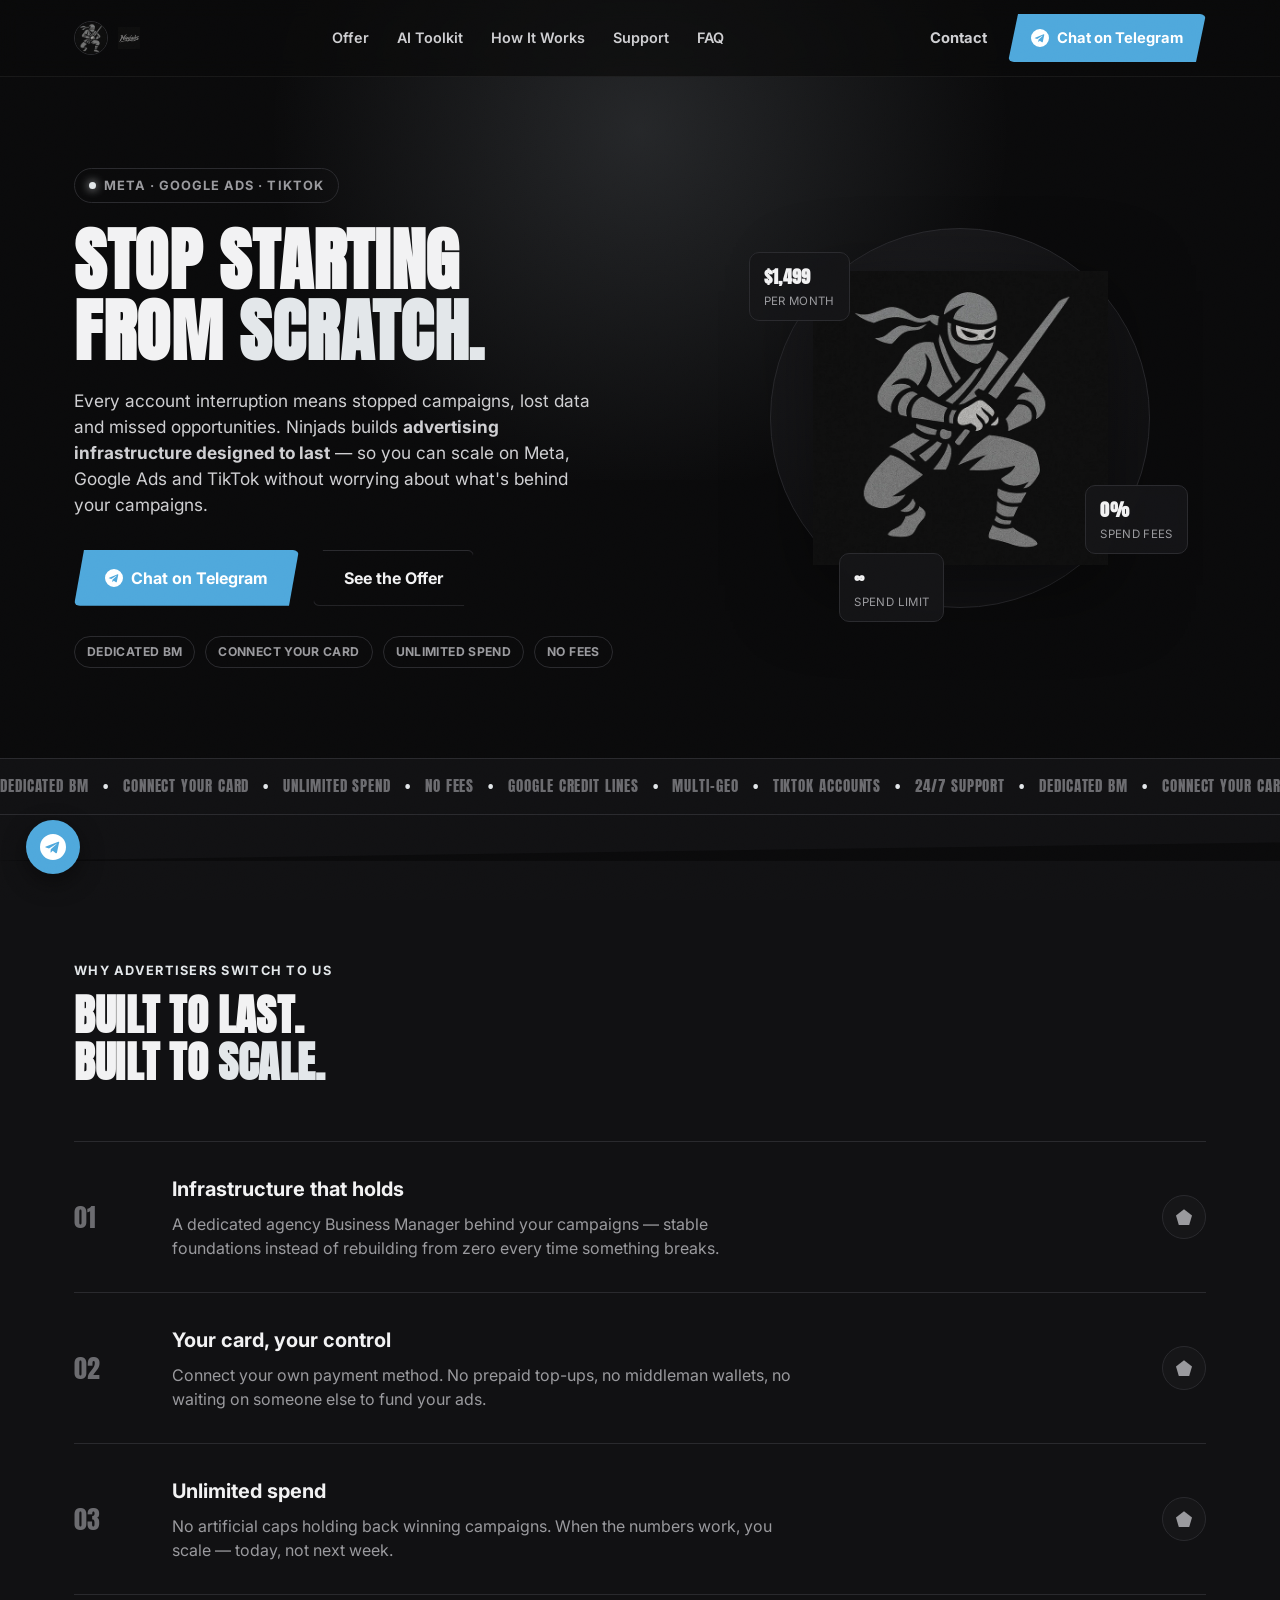
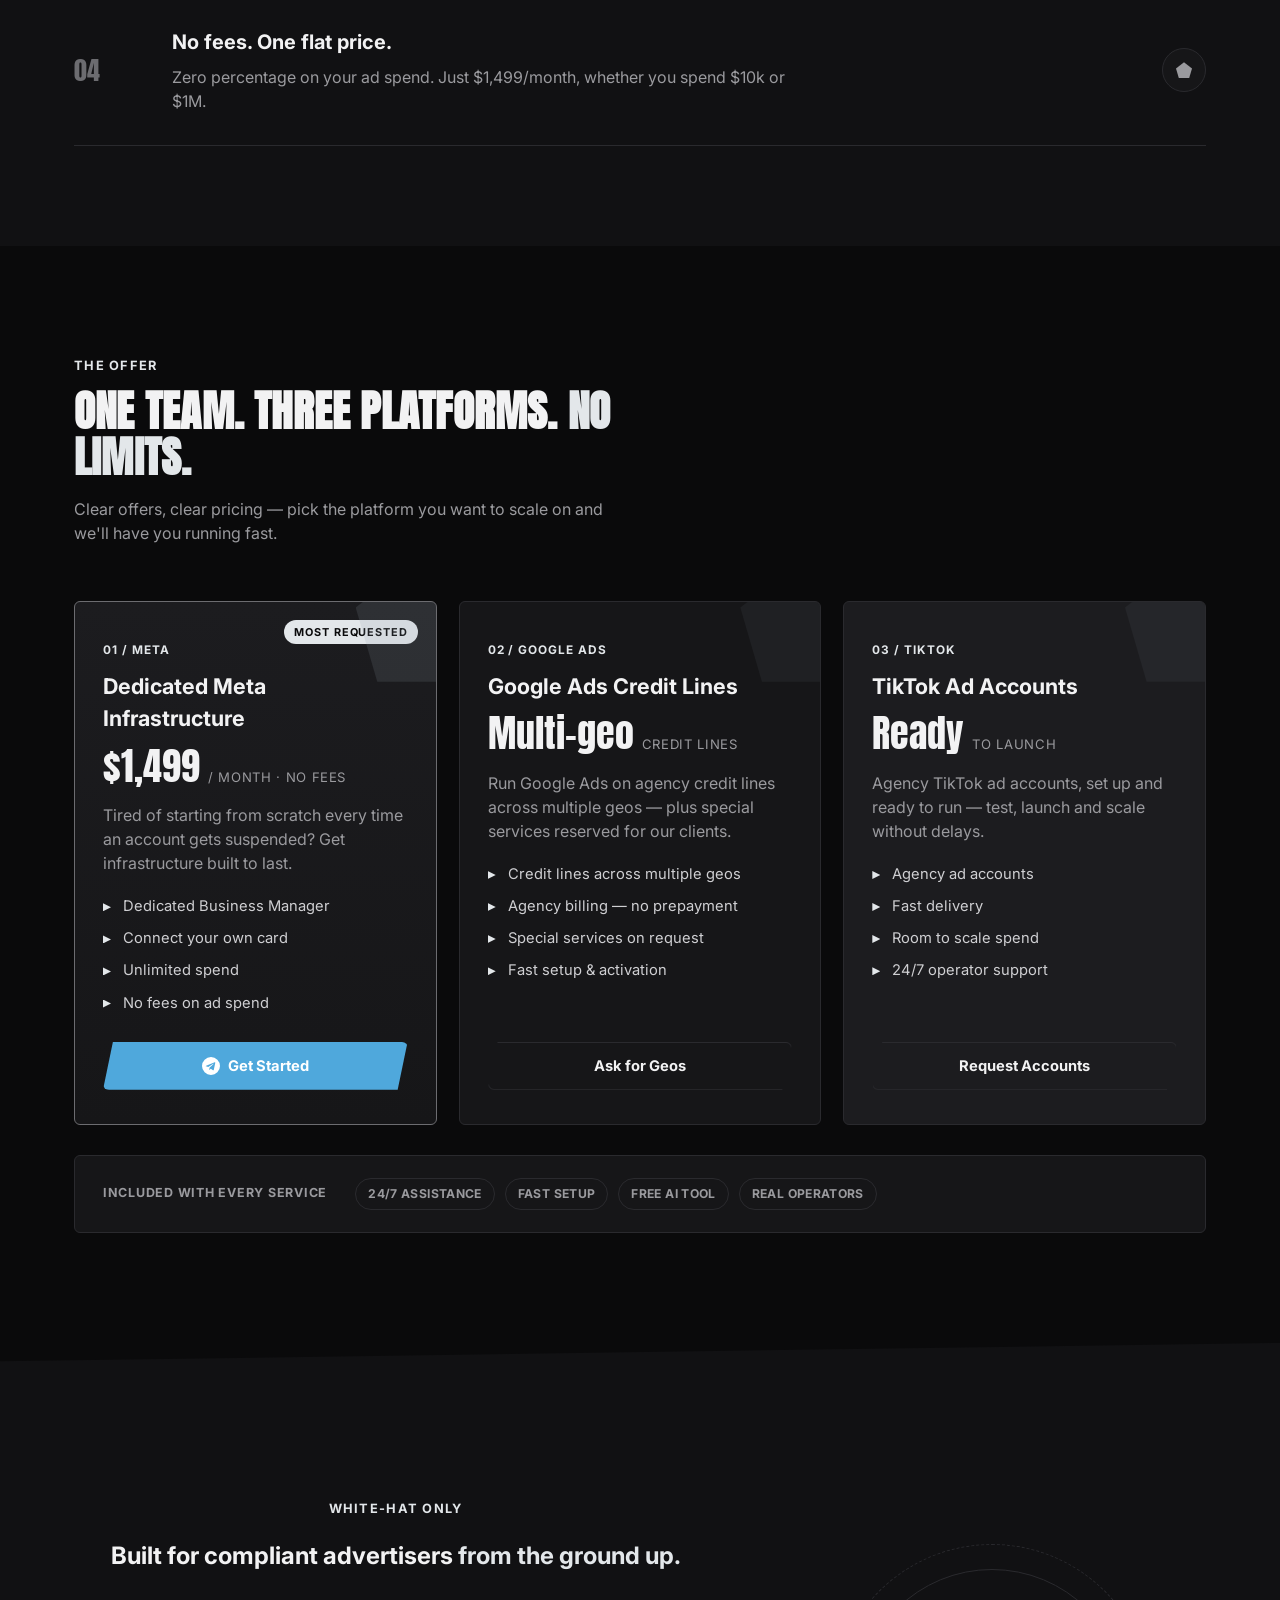
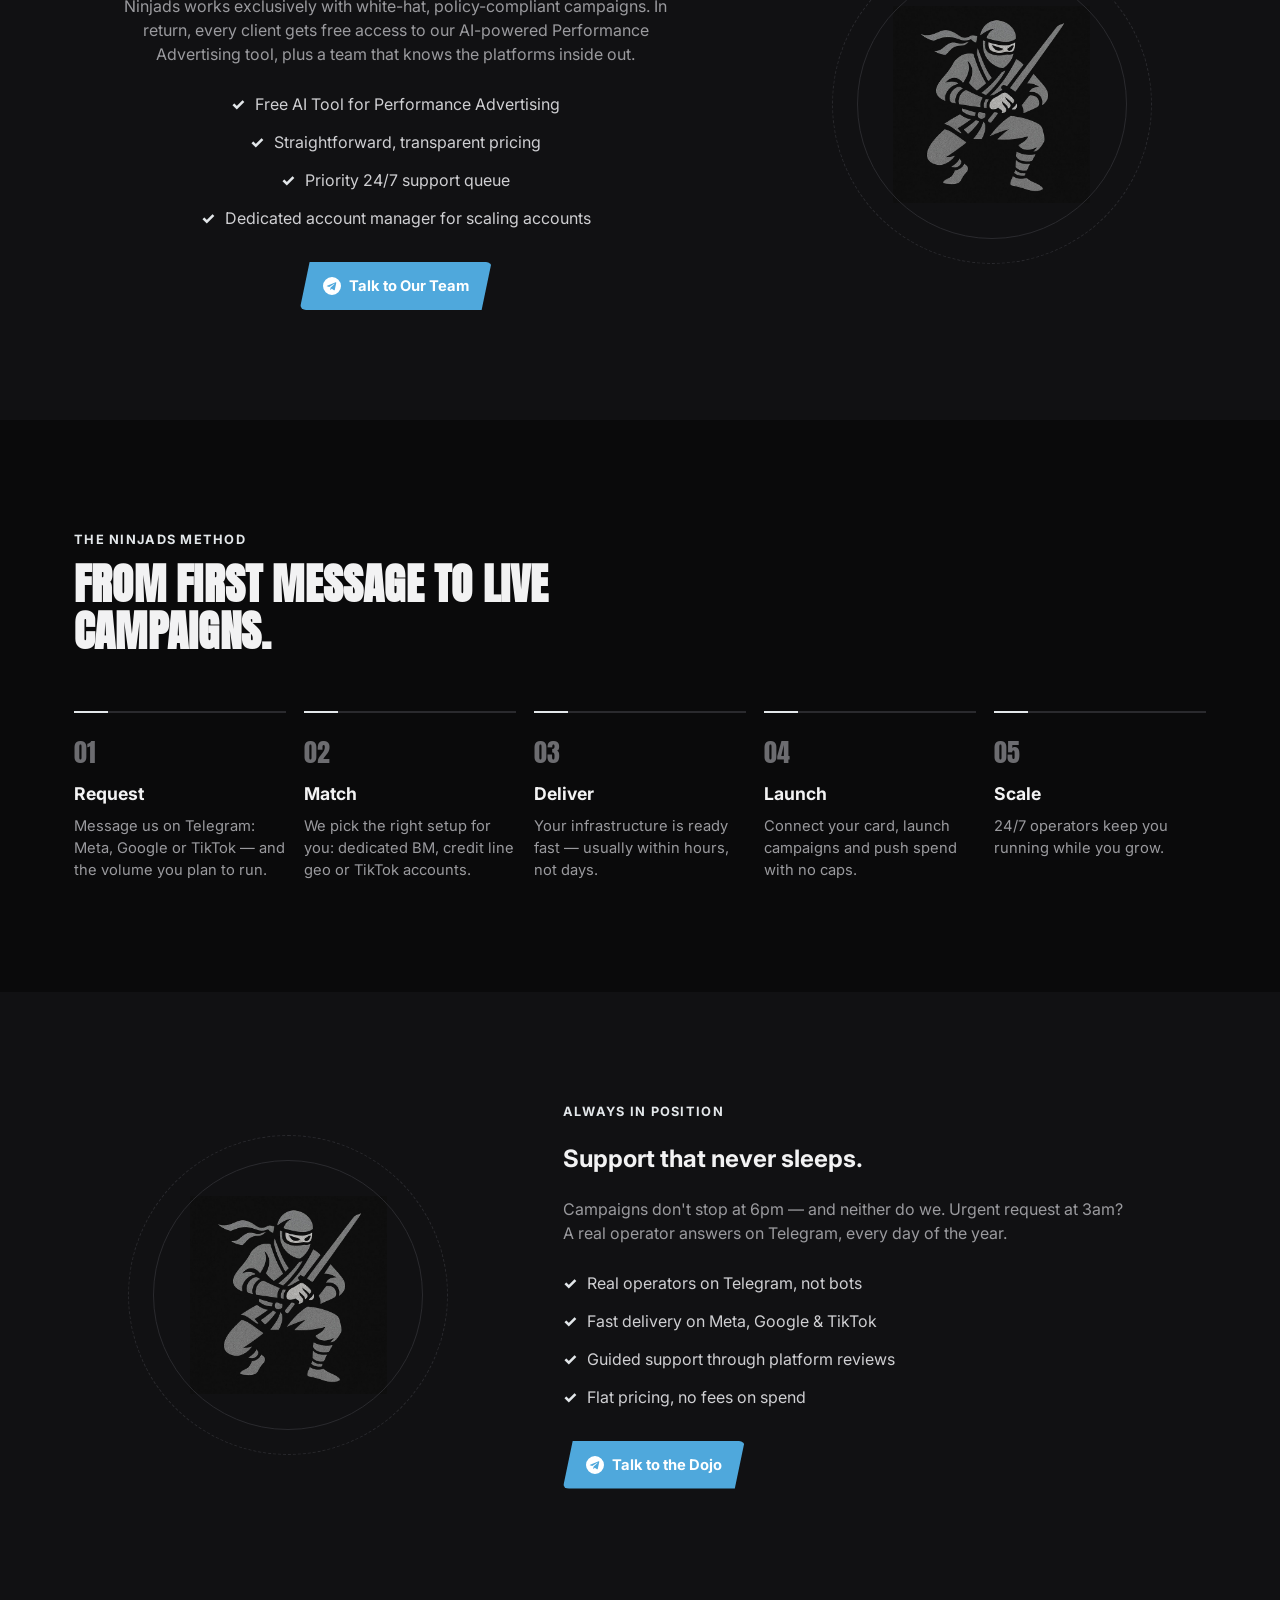
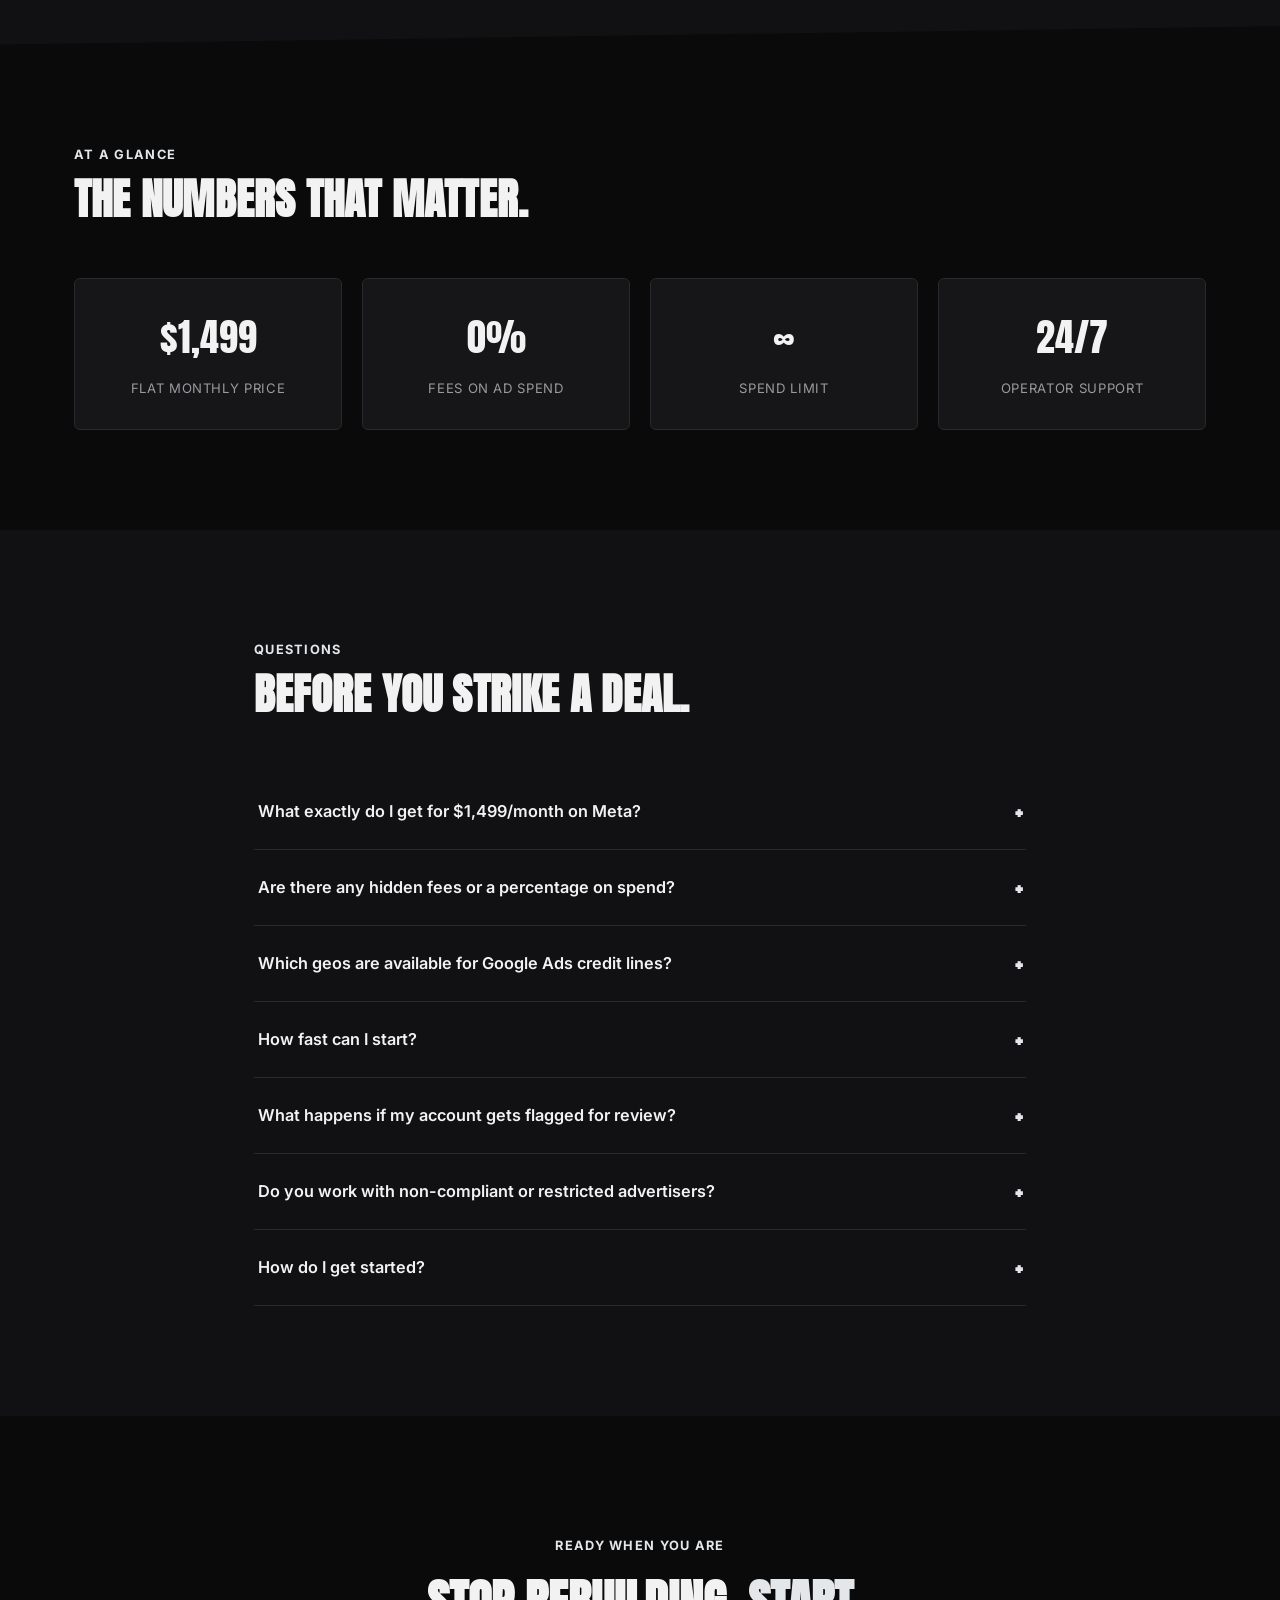
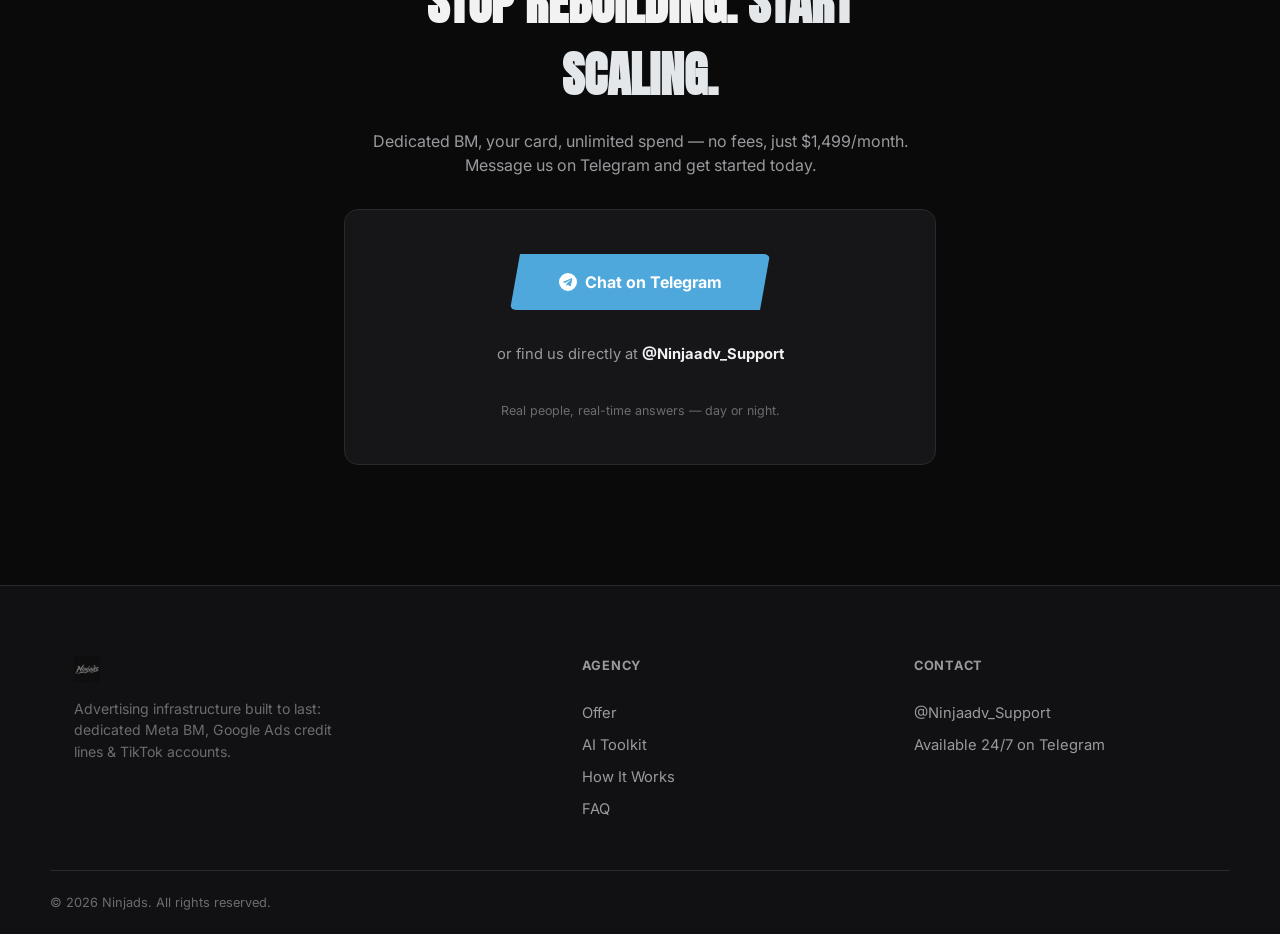
==== commit 696c6e5f: "Add Google Tag Manager and contact CTA click event Install GTM container GTM-PDC67V65 and push a con" ====
--- a/index.html
+++ b/index.html
@@ -2,6 +2,13 @@
 <html lang="en">
 <head>
 <meta charset="UTF-8">
+<!-- Google Tag Manager -->
+<script>(function(w,d,s,l,i){w[l]=w[l]||[];w[l].push({'gtm.start':
+new Date().getTime(),event:'gtm.js'});var f=d.getElementsByTagName(s)[0],
+j=d.createElement(s),dl=l!='dataLayer'?'&l='+l:'';j.async=true;j.src=
+'https://www.googletagmanager.com/gtm.js?id='+i+dl;f.parentNode.insertBefore(j,f);
+})(window,document,'script','dataLayer','GTM-PDC67V65');</script>
+<!-- End Google Tag Manager -->
 <meta name="viewport" content="width=device-width, initial-scale=1.0">
 <title>Ninjads — Dedicated Meta BM, Google Credit Lines &amp; TikTok Accounts</title>
 <meta name="description" content="Advertising infrastructure built to last. Dedicated Meta Business Manager, connect your own card, unlimited spend — no fees, just $1,499/month. Plus Google Ads credit lines across multiple geos and TikTok agency accounts.">
@@ -12,6 +19,10 @@
 <link rel="stylesheet" href="css/style.css">
 </head>
 <body>
+<!-- Google Tag Manager (noscript) -->
+<noscript><iframe src="https://www.googletagmanager.com/ns.html?id=GTM-PDC67V65"
+height="0" width="0" style="display:none;visibility:hidden"></iframe></noscript>
+<!-- End Google Tag Manager (noscript) -->
 
 <div class="noise-overlay" aria-hidden="true"></div>
 
